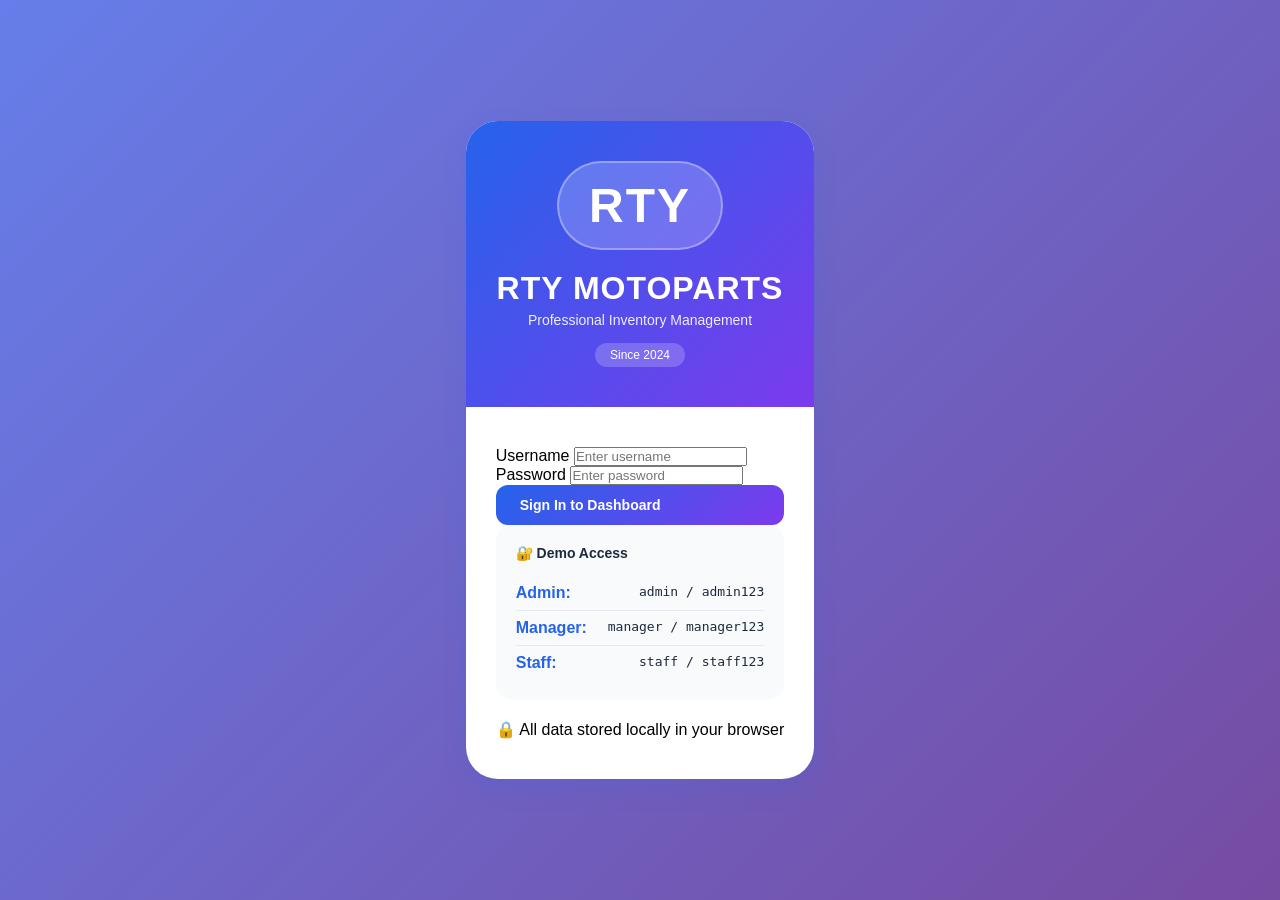
==== dashboard.html @ 5f0dde7f "Add files via upload" ====
<!DOCTYPE html>
<html lang="en">
<head>
    <meta charset="UTF-8">
    <meta name="viewport" content="width=device-width, initial-scale=1.0, maximum-scale=1.0, user-scalable=yes">
    <title>RTY MOTOPARTS · Dashboard</title>
    <link rel="stylesheet" href="style.css">
</head>
<body>
    <div class="app-container">
        <!-- Navigation -->
        <nav class="navbar">
            <div class="nav-brand">
                <div class="brand-logo">RTY</div>
                <span class="brand-name">MOTOPARTS</span>
                <span class="brand-version">v2.0</span>
            </div>
            
            <div class="nav-user" id="userMenu">
                <div class="user-avatar" id="userAvatar"></div>
                <div class="user-details">
                    <span class="user-name" id="displayName"></span>
                    <span class="user-role" id="userRole"></span>
                </div>
                <button onclick="logout()" class="btn-logout" title="Logout">
                    <span>🚪</span>
                </button>
            </div>
        </nav>

        <!-- Main Content -->
        <main class="main-content">
            <!-- Welcome Banner -->
            <div class="welcome-banner">
                <div class="welcome-text">
                    <h2>Welcome to RTY MOTOPARTS</h2>
                    <p id="inventoryDate"></p>
                </div>
                <div class="quick-actions">
                    <button onclick="showAddModal()" class="btn-primary">
                        <span class="btn-icon">+</span>
                        <span class="btn-text">New Part</span>
                    </button>
                    <button onclick="exportInventory()" class="btn-secondary">
                        <span class="btn-icon">📥</span>
                        <span class="btn-text">Export</span>
                    </button>
                    <button onclick="printInventory()" class="btn-secondary">
                        <span class="btn-icon">🖨️</span>
                        <span class="btn-text">Print</span>
                    </button>
                </div>
            </div>

            <!-- Empty State -->
            <div id="emptyState" class="empty-state">
                <div class="empty-icon">🏍️</div>
                <h3>RTY Inventory is Empty</h3>
                <p>Start building your motorcycle parts catalog</p>
                <button onclick="showAddModal()" class="btn-primary btn-large">
                    <span class="btn-icon">+</span>
                    Add Your First Part
                </button>
                <div class="empty-tips">
                    <p>💡 Quick tips:</p>
                    <ul>
                        <li>Add part details like SKU, name, and category</li>
                        <li>Set minimum stock levels for alerts</li>
                        <li>Track compatible motorcycle models</li>
                    </ul>
                </div>
            </div>

            <!-- Dashboard Content -->
            <div id="dashboardContent" style="display: none;">
                <!-- Stats Cards -->
                <div class="stats-grid">
                    <div class="stat-card">
                        <div class="stat-icon">📦</div>
                        <div class="stat-details">
                            <span class="stat-label">Total Parts</span>
                            <span class="stat-value" id="totalParts">0</span>
                        </div>
                    </div>
                    
                    <div class="stat-card">
                        <div class="stat-icon">⚠️</div>
                        <div class="stat-details">
                            <span class="stat-label">Low Stock</span>
                            <span class="stat-value warning" id="lowStockCount">0</span>
                        </div>
                    </div>
                    
                    <div class="stat-card">
                        <div class="stat-icon">💰</div>
                        <div class="stat-details">
                            <span class="stat-label">Inventory Value</span>
                            <span class="stat-value" id="totalValue">₱0</span>
                        </div>
                    </div>
                    
                    <div class="stat-card">
                        <div class="stat-icon">🏷️</div>
                        <div class="stat-details">
                            <span class="stat-label">Categories</span>
                            <span class="stat-value" id="categoryCount">0</span>
                        </div>
                    </div>
                </div>

                <!-- Search and Filter -->
                <div class="search-section">
                    <div class="search-wrapper">
                        <span class="search-icon">🔍</span>
                        <input type="text" id="searchInput" placeholder="Search by part name, SKU, or model..." onkeyup="filterInventory()">
                        <button onclick="clearSearch()" class="search-clear" id="clearSearch" style="display: none;">✕</button>
                    </div>
                    
                    <select id="categoryFilter" class="filter-select" onchange="filterInventory()">
                        <option value="">All Categories</option>
                        <option value="Engine">Engine Parts</option>
                        <option value="Brakes">Brake System</option>
                        <option value="Suspension">Suspension</option>
                        <option value="Electrical">Electrical</option>
                        <option value="Body">Body Parts</option>
                        <option value="Accessories">Accessories</option>
                        <option value="Tires">Tires & Wheels</option>
                        <option value="Transmission">Transmission</option>
                        <option value="Tools">Tools & Equipment</option>
                        <option value="Oil">Oils & Lubricants</option>
                    </select>
                </div>

                <!-- Low Stock Alert -->
                <div id="lowStockBanner" class="alert-banner" style="display: none;">
                    <div class="alert-icon">⚠️</div>
                    <div class="alert-message">
                        <strong>RTY Alert:</strong>
                        <span id="lowStockMessage"></span>
                    </div>
                    <button onclick="scrollToLowStock()" class="alert-action">View Items</button>
                </div>

                <!-- Desktop Table View -->
                <div class="table-container desktop-view">
                    <table class="inventory-table">
                        <thead>
                            <tr>
                                <th>SKU</th>
                                <th>Part Name</th>
                                <th>Category</th>
                                <th>Compatible Models</th>
                                <th>Stock</th>
                                <th>Price (₱)</th>
                                <th>Total Value</th>
                                <th>Status</th>
                                <th>Actions</th>
                            </tr>
                        </thead>
                        <tbody id="inventoryBody"></tbody>
                    </table>
                </div>

                <!-- Mobile Card View -->
                <div class="cards-container mobile-view" id="inventoryCards"></div>
            </div>
        </main>

        <!-- Footer -->
        <footer class="footer">
            <p>© 2024 RTY MOTOPARTS. All rights reserved.</p>
            <p class="footer-stats" id="footerStats"></p>
        </footer>
    </div>

    <!-- Add/Edit Modal -->
    <div id="itemModal" class="modal">
        <div class="modal-content">
            <div class="modal-header">
                <h2 id="modalTitle">Add New Part</h2>
                <button onclick="closeModal()" class="modal-close">&times;</button>
            </div>
            
            <form id="itemForm" onsubmit="saveItem(event)">
                <input type="hidden" id="itemId">
                
                <div class="form-grid">
                    <div class="form-group full-width">
                        <label>Part Name <span class="required">*</span></label>
                        <input type="text" id="partName" required placeholder="e.g., Brake Pad Set (Front)">
                    </div>
                    
                    <div class="form-group">
                        <label>SKU <span class="required">*</span></label>
                        <input type="text" id="sku" required placeholder="e.g., RTY-BP-001">
                    </div>
                    
                    <div class="form-group">
                        <label>Category <span class="required">*</span></label>
                        <select id="category" required>
                            <option value="">Select Category</option>
                            <option value="Engine">Engine Parts</option>
                            <option value="Brakes">Brake System</option>
                            <option value="Suspension">Suspension</option>
                            <option value="Electrical">Electrical</option>
                            <option value="Body">Body Parts</option>
                            <option value="Accessories">Accessories</option>
                            <option value="Tires">Tires & Wheels</option>
                            <option value="Transmission">Transmission</option>
                            <option value="Tools">Tools & Equipment</option>
                            <option value="Oil">Oils & Lubricants</option>
                        </select>
                    </div>
                    
                    <div class="form-group full-width">
                        <label>Compatible Motorcycle Models</label>
                        <input type="text" id="compatibleModels" placeholder="e.g., Honda Click 125, Yamaha Mio, Suzuki Raider">
                    </div>
                    
                    <div class="form-group">
                        <label>Quantity <span class="required">*</span></label>
                        <input type="number" id="quantity" required min="0" value="0">
                    </div>
                    
                    <div class="form-group">
                        <label>Price (₱) <span class="required">*</span></label>
                        <input type="number" id="price" required min="0" step="0.01" value="0.00">
                    </div>
                    
                    <div class="form-group">
                        <label>Supplier</label>
                        <input type="text" id="supplier" placeholder="Supplier name">
                    </div>
                    
                    <div class="form-group">
                        <label>Min Stock Level</label>
                        <input type="number" id="minStock" min="0" value="5">
                    </div>
                    
                    <div class="form-group full-width">
                        <label>Location/Rack</label>
                        <input type="text" id="location" placeholder="e.g., Aisle 3, Rack B-12">
                    </div>
                    
                    <div class="form-group full-width">
                        <label>Part Number (OEM)</label>
                        <input type="text" id="oemNumber" placeholder="e.g., 45105-KRN-831">
                    </div>
                    
                    <div class="form-group full-width">
                        <label>Notes / Description</label>
                        <textarea id="description" rows="3" placeholder="Additional details, specifications, special instructions..."></textarea>
                    </div>
                </div>
                
                <div class="modal-actions">
                    <button type="submit" class="btn-primary">Save Part</button>
                    <button type="button" onclick="closeModal()" class="btn-secondary">Cancel</button>
                </div>
            </form>
        </div>
    </div>

    <!-- Stock Adjustment Modal -->
    <div id="stockModal" class="modal">
        <div class="modal-content small">
            <div class="modal-header">
                <h2>Adjust Stock</h2>
                <button onclick="closeStockModal()" class="modal-close">&times;</button>
            </div>
            
            <div id="stockItemInfo" class="stock-info"></div>
            
            <div class="stock-controls">
                <div class="stock-quick-btns">
                    <button onclick="quickAdjust('subtract', 1)" class="stock-btn">-1</button>
                    <button onclick="quickAdjust('subtract', 5)" class="stock-btn">-5</button>
                    <button onclick="quickAdjust('subtract', 10)" class="stock-btn">-10</button>
                </div>
                
                <div class="stock-input-group">
                    <input type="number" id="customAdjustment" placeholder="Enter quantity" min="-999" max="999">
                    <button onclick="applyCustomAdjustment()" class="btn-primary">Apply</button>
                </div>
                
                <div class="stock-quick-btns">
                    <button onclick="quickAdjust('add', 1)" class="stock-btn">+1</button>
                    <button onclick="quickAdjust('add', 5)" class="stock-btn">+5</button>
                    <button onclick="quickAdjust('add', 10)" class="stock-btn">+10</button>
                </div>
            </div>
            
            <div class="current-stock">
                <span>Current Stock:</span>
                <strong id="currentStockDisplay">0</strong>
            </div>
            
            <div class="stock-history" id="stockHistory" style="display: none;">
                <h4>Recent Adjustments</h4>
                <div id="stockHistoryList"></div>
            </div>
        </div>
    </div>

    <!-- Confirmation Modal -->
    <div id="confirmModal" class="modal">
        <div class="modal-content small">
            <div class="modal-header">
                <h2>Confirm Action</h2>
                <button onclick="closeConfirmModal()" class="modal-close">&times;</button>
            </div>
            
            <div class="confirm-content">
                <p id="confirmMessage">Are you sure you want to delete this part?</p>
                <p id="confirmDetails" class="confirm-details"></p>
            </div>
            
            <div class="modal-actions">
                <button onclick="executeDelete()" class="btn-danger">Yes, Delete</button>
                <button onclick="closeConfirmModal()" class="btn-secondary">Cancel</button>
            </div>
        </div>
    </div>

    <!-- Toast Notification -->
    <div id="toast" class="toast"></div>

    <script src="script.js"></script>
</body>
</html>
---- style.css ----
/* ==================== RTY MOTOPARTS - MAIN STYLESHEET ==================== */

:root {
    --rty-primary: #2563eb;
    --rty-primary-dark: #1d4ed8;
    --rty-secondary: #7c3aed;
    --rty-accent: #10b981;
    --rty-warning: #f59e0b;
    --rty-danger: #ef4444;
    --rty-dark: #1e293b;
    --rty-light: #f8fafc;
    --rty-border: #e2e8f0;
    --rty-shadow: 0 1px 3px rgba(0,0,0,0.1);
    --rty-shadow-lg: 0 10px 25px rgba(37, 99, 235, 0.15);
}

* {
    margin: 0;
    padding: 0;
    box-sizing: border-box;
    font-family: 'Inter', -apple-system, BlinkMacSystemFont, 'Segoe UI', Roboto, sans-serif;
}

body {
    background: linear-gradient(135deg, #667eea 0%, #764ba2 100%);
    min-height: 100vh;
}

.app-container {
    max-width: 1400px;
    margin: 0 auto;
    padding: 20px;
}

/* ==================== LOGIN PAGE ==================== */

.login-page {
    display: flex;
    align-items: center;
    justify-content: center;
    min-height: 100vh;
}

.login-card {
    background: white;
    border-radius: 32px;
    box-shadow: var(--rty-shadow-lg);
    width: 100%;
    max-width: 460px;
    overflow: hidden;
    animation: slideUp 0.5s ease;
}

.login-brand {
    background: linear-gradient(135deg, var(--rty-primary) 0%, var(--rty-secondary) 100%);
    color: white;
    padding: 40px 30px;
    text-align: center;
    position: relative;
}

.rty-logo {
    font-size: 48px;
    font-weight: 800;
    letter-spacing: 2px;
    background: rgba(255,255,255,0.2);
    padding: 15px 30px;
    border-radius: 60px;
    display: inline-block;
    margin-bottom: 20px;
    border: 2px solid rgba(255,255,255,0.3);
}

.login-brand h1 {
    font-size: 32px;
    margin-bottom: 5px;
    letter-spacing: 1px;
}

.brand-tagline {
    opacity: 0.9;
    font-size: 14px;
    margin-bottom: 15px;
}

.brand-badge {
    background: rgba(255,255,255,0.2);
    padding: 5px 15px;
    border-radius: 30px;
    font-size: 12px;
    display: inline-block;
}

.login-form-container {
    padding: 40px 30px;
}

.credentials-box {
    background: var(--rty-light);
    border-radius: 16px;
    padding: 20px;
    margin-bottom: 20px;
}

.credentials-title {
    font-weight: 600;
    color: var(--rty-dark);
    margin-bottom: 15px;
    font-size: 14px;
}

.credential-row {
    display: flex;
    justify-content: space-between;
    padding: 8px 0;
    border-bottom: 1px solid var(--rty-border);
}

.credential-row:last-child {
    border-bottom: none;
}

.credential-row .role {
    font-weight: 600;
    color: var(--rty-primary);
}

.credential-row .details {
    color: var(--rty-dark);
    font-family: monospace;
}

/* ==================== NAVBAR ==================== */

.navbar {
    background: white;
    border-radius: 20px;
    padding: 15px 25px;
    margin-bottom: 25px;
    display: flex;
    justify-content: space-between;
    align-items: center;
    box-shadow: var(--rty-shadow);
}

.nav-brand {
    display: flex;
    align-items: center;
    gap: 10px;
}

.brand-logo {
    background: linear-gradient(135deg, var(--rty-primary) 0%, var(--rty-secondary) 100%);
    color: white;
    width: 40px;
    height: 40px;
    display: flex;
    align-items: center;
    justify-content: center;
    border-radius: 12px;
    font-weight: 800;
    font-size: 18px;
}

.brand-name {
    font-size: 20px;
    font-weight: 700;
    color: var(--rty-dark);
}

.brand-version {
    background: var(--rty-light);
    padding: 4px 8px;
    border-radius: 20px;
    font-size: 10px;
    color: var(--rty-primary);
    font-weight: 600;
}

.nav-user {
    display: flex;
    align-items: center;
    gap: 20px;
}

.user-avatar {
    width: 40px;
    height: 40px;
    background: linear-gradient(135deg, var(--rty-primary) 0%, var(--rty-secondary) 100%);
    color: white;
    border-radius: 40px;
    display: flex;
    align-items: center;
    justify-content: center;
    font-weight: 600;
    font-size: 18px;
}

.user-details {
    text-align: right;
}

.user-name {
    font-weight: 600;
    color: var(--rty-dark);
    display: block;
    font-size: 14px;
}

.user-role {
    font-size: 12px;
    color: var(--rty-primary);
    font-weight: 600;
}

/* ==================== WELCOME BANNER ==================== */

.welcome-banner {
    background: linear-gradient(135deg, var(--rty-primary) 0%, var(--rty-secondary) 100%);
    color: white;
    padding: 30px;
    border-radius: 20px;
    margin-bottom: 30px;
    display: flex;
    justify-content: space-between;
    align-items: center;
    flex-wrap: wrap;
    gap: 20px;
}

.welcome-text h2 {
    font-size: 24px;
    margin-bottom: 5px;
}

.welcome-text p {
    opacity: 0.9;
    font-size: 14px;
}

.quick-actions {
    display: flex;
    gap: 10px;
}

.btn-primary, .btn-secondary, .btn-danger {
    padding: 12px 24px;
    border: none;
    border-radius: 12px;
    font-size: 14px;
    font-weight: 600;
    cursor: pointer;
    transition: all 0.3s ease;
    display: inline-flex;
    align-items: center;
    gap: 8px;
}

.btn-primary {
    background: linear-gradient(135deg, var(--rty-primary) 0%, var(--rty-secondary) 100%);
    color: white;
}

.btn-primary:hover {
    transform: translateY(-2px);
    box-shadow: 0 10px 20px rgba(37, 99, 235, 0.3);
}

.btn-secondary {
    background: rgba(255,255,255,0.2);
    color: white;
    border: 2px solid rgba(255,255,255,0.3);
}

.btn-secondary:hover {
    background: rgba(255,255,255,0.3);
}

.btn-danger {
    background: var(--rty-danger);
    color: white;
}

.btn-danger:hover {
    background: #dc2626;
}

.btn-large {
    padding: 16px 32px;
    font-size: 16px;
}

.btn-full {
    width: 100%;
}

/* ==================== EMPTY STATE ==================== */

.empty-state {
    text-align: center;
    padding: 60px 20px;
    background: white;
    border-radius: 24px;
    box-shadow: var(--rty-shadow);
}

.empty-icon {
    font-size: 80px;
    margin-bottom: 20px;
    animation: bounce 2s infinite;
}

.empty-state h3 {
    font-size: 28px;
    color: var(--rty-dark);
    margin-bottom: 10px;
}

.empty-state p {
    color: #64748b;
    margin-bottom: 30px;
}

.empty-tips {
    margin-top: 40px;
    text-align: left;
    max-width: 400px;
    margin-left: auto;
    margin-right: auto;
    background: var(--rty-light);
    padding: 20px;
    border-radius: 16px;
}

.empty-tips p {
    font-weight: 600;
    color: var(--rty-dark);
    margin-bottom: 10px;
}

.empty-tips ul {
    list-style: none;
    padding-left: 0;
}

.empty-tips li {
    padding: 8px 0;
    color: #475569;
    font-size: 14px;
}

.empty-tips li:before {
    content: "•";
    color: var(--rty-primary);
    font-weight: bold;
    margin-right: 10px;
}

/* ==================== STATS GRID ==================== */

.stats-grid {
    display: grid;
    grid-template-columns: repeat(auto-fit, minmax(220px, 1fr));
    gap: 20px;
    margin-bottom: 30px;
}

.stat-card {
    background: white;
    padding: 25px;
    border-radius: 20px;
    box-shadow: var(--rty-shadow);
    display: flex;
    align-items: center;
    gap: 15px;
    transition: transform 0.3s ease;
}

.stat-card:hover {
    transform: translateY(-5px);
    box-shadow: var(--rty-shadow-lg);
}

.stat-icon {
    font-size: 36px;
    background: var(--rty-light);
    width: 70px;
    height: 70px;
    display: flex;
    align-items: center;
    justify-content: center;
    border-radius: 18px;
}

.stat-details {
    flex: 1;
}

.stat-label {
    color: #64748b;
    font-size: 14px;
    display: block;
    margin-bottom: 5px;
}

.stat-value {
    font-size: 32px;
    font-weight: 700;
    color: var(--rty-dark);
    transition: transform 0.15s ease;
}

.stat-value.warning {
    color: var(--rty-warning);
}

/* ==================== SEARCH SECTION ==================== */

.search-section {
    display: flex;
    gap: 15px;
    margin-bottom: 20px;
    flex-wrap: wrap;
}

.search-wrapper {
    flex: 1;
    position: relative;
    min-width: 280px;
}

.search-icon {
    position: absolute;
    left: 15px;
    top: 50%;
    transform: translateY(-50%);
    color: #94a3b8;
}

.search-wrapper input {
    width: 100%;
    padding: 15px 15px 15px 45px;
    border: 2px solid var(--rty-border);
    border-radius: 16px;
    font-size: 15px;
    transition: all 0.3s ease;
}

.search-wrapper input:focus {
    outline: none;
    border-color: var(--rty-primary);
    box-shadow: 0 0 0 4px rgba(37, 99, 235, 0.1);
}

.search-clear {
    position: absolute;
    right: 15px;
    top: 50%;
    transform: translateY(-50%);
    background: none;
    border: none;
    color: #94a3b8;
    cursor: pointer;
    font-size: 16px;
    padding: 5px;
}

.search-clear:hover {
    color: var(--rty-danger);
}

.filter-select {
    padding: 15px 20px;
    border: 2px solid var(--rty-border);
    border-radius: 16px;
    font-size: 15px;
    min-width: 200px;
    background: white;
    cursor: pointer;
}

/* ==================== ALERT BANNER ==================== */

.alert-banner {
    background: #fef3c7;
    border-left: 5px solid var(--rty-warning);
    padding: 15px 20px;
    border-radius: 16px;
    margin-bottom: 20px;
    display: flex;
    align-items: center;
    gap: 15px;
    flex-wrap: wrap;
    animation: pulse 2s infinite;
}

.alert-icon {
    font-size: 24px;
}

.alert-message {
    flex: 1;
    color: #92400e;
}

.alert-message strong {
    margin-right: 5px;
}

.alert-action {
    background: var(--rty-warning);
    color: white;
    border: none;
    padding: 10px 20px;
    border-radius: 12px;
    cursor: pointer;
    font-weight: 600;
    transition: all 0.3s ease;
}

.alert-action:hover {
    background: #d97706;
    transform: translateY(-2px);
}

/* ==================== INVENTORY TABLE ==================== */

.table-container {
    background: white;
    border-radius: 20px;
    overflow: hidden;
    box-shadow: var(--rty-shadow);
}

.inventory-table {
    width: 100%;
    border-collapse: collapse;
}

.inventory-table th {
    background: var(--rty-light);
    padding: 16px;
    text-align: left;
    font-weight: 600;
    color: var(--rty-dark);
    font-size: 13px;
    text-transform: uppercase;
    letter-spacing: 0.5px;
}

.inventory-table td {
    padding: 16px;
    border-bottom: 1px solid var(--rty-border);
    vertical-align: middle;
}

.inventory-table tbody tr:hover {
    background: #f1f5f9;
}

.sku-badge {
    background: var(--rty-primary);
    color: white;
    padding: 4px 8px;
    border-radius: 8px;
    font-size: 11px;
    font-weight: 600;
    letter-spacing: 0.5px;
}

.category-tag {
    background: var(--rty-light);
    padding: 4px 12px;
    border-radius: 30px;
    font-size: 12px;
    font-weight: 600;
    color: var(--rty-primary);
}

.stock-cell {
    font-weight: 600;
}

.stock-cell.low {
    color: var(--rty-warning);
}

.stock-cell.out {
    color: var(--rty-danger);
}

.stock-number {
    font-size: 16px;
}

.location {
    color: #64748b;
    font-weight: normal;
}

.oem {
    color: #64748b;
    font-size: 11px;
}

.status-badge {
    padding: 4px 12px;
    border-radius: 30px;
    font-size: 12px;
    font-weight: 600;
    display: inline-block;
}

.status-badge.good {
    background: #d1fae5;
    color: #065f46;
}

.status-badge.low {
    background: #fed7aa;
    color: #92400e;
}

.status-badge.out {
    background: #fee2e2;
    color: #991b1b;
}

/* ==================== MOBILE CARDS ==================== */

.inventory-card {
    background: white;
    border-radius: 20px;
    padding: 20px;
    margin-bottom: 15px;
    box-shadow: var(--rty-shadow);
    border: 1px solid var(--rty-border);
}

.card-header {
    display: flex;
    justify-content: space-between;
    align-items: start;
    margin-bottom: 15px;
    padding-bottom: 15px;
    border-bottom: 2px solid var(--rty-light);
}

.card-sku {
    background: var(--rty-primary);
    color: white;
    padding: 4px 10px;
    border-radius: 8px;
    font-size: 11px;
    font-weight: 600;
    display: inline-block;
    margin-bottom: 8px;
}

.card-title {
    font-size: 18px;
    font-weight: 600;
    color: var(--rty-dark);
    margin-bottom: 4px;
}

.card-oem {
    font-size: 11px;
    color: #64748b;
}

.card-details {
    margin-bottom: 20px;
}

.detail-row {
    display: flex;
    justify-content: space-between;
    padding: 8px 0;
    border-bottom: 1px dashed var(--rty-border);
}

.detail-label {
    color: #64748b;
    font-size: 14px;
}

.detail-value {
    font-weight: 500;
    color: var(--rty-dark);
    text-align: right;
}

.stock-value.low {
    color: var(--rty-warning);
}

.stock-value.out {
    color: var(--rty-danger);
}

.card-actions {
    display: grid;
    grid-template-columns: 1fr 1fr 1fr;
    gap: 10px;
    margin-top: 15px;
}

.card-btn {
    padding: 12px;
    border: none;
    border-radius: 12px;
    font-size: 14px;
    font-weight: 600;
    cursor: pointer;
    transition: all 0.3s ease;
}

.card-btn.edit {
    background: var(--rty-primary);
    color: white;
}

.card-btn.stock {
    background: var(--rty-warning);
    color: white;
}

.card-btn.delete {
    background: var(--rty-danger);
    color: white;
}

/* ==================== MODALS ==================== */

.modal {
    display: none;
    position: fixed;
    top: 0;
    left: 0;
    width: 100%;
    height: 100%;
    background: rgba(0,0,0,0.5);
    align-items: center;
    justify-content: center;
    z-index: 1000;
    backdrop-filter: blur(5px);
}

.modal-content {
    background: white;
    border-radius: 32px;
    width: 90%;
    max-width: 700px;
    max-height: 90vh;
    overflow-y: auto;
    box-shadow: var(--rty-shadow-lg);
    animation: slideDown 0.3s ease;
}

.modal-content.small {
    max-width: 450px;
}

.modal-header {
    padding: 25px 30px;
    border-bottom: 2px solid var(--rty-light);
    display: flex;
    justify-content: space-between;
    align-items: center;
    position: sticky;
    top: 0;
    background: white;
    z-index: 10;
}

.modal-header h2 {
    font-size: 22px;
    color: var(--rty-dark);
    font-weight: 700;
}

.modal-close {
    background: none;
    border: none;
    font-size: 28px;
    cursor: pointer;
    color: #94a3b8;
    transition: color 0.3s ease;
    line-height: 1;
}

.modal-close:hover {
    color: var(--rty-danger);
}

.modal-content form {
    padding: 30px;
}

.form-grid {
    display: grid;
    grid-template-columns: 1fr 1fr;
    gap: 20px;
    margin-bottom: 25px;
}

.form-group {
    margin-bottom: 5px;
}

.form-group.full-width {
    grid-column: span 2;
}

.form-group label {
    display: block;
    margin-bottom: 8px;
    font-weight: 600;
    color: var(--rty-dark);
    font-size: 14px;
}

.form-group input,
.form-group select,
.form-group textarea {
    width: 100%;
    padding: 14px 16px;
    border: 2px solid var(--rty-border);
    border-radius: 14px;
    font-size: 14px;
    transition: border-color 0.3s ease;
    background: white;
}

.form-group input:focus,
.form-group select:focus,
.form-group textarea:focus {
    outline: none;
    border-color: var(--rty-primary);
    box-shadow: 0 0 0 4px rgba(37, 99, 235, 0.1);
}

.required {
    color: var(--rty-danger);
}

.modal-actions {
    display: flex;
    gap: 15px;
    margin-top: 25px;
    grid-column: span 2;
}

.modal-actions button {
    flex: 1;
}

/* ==================== STOCK MODAL ==================== */

.stock-info {
    padding: 20px 30px;
    background: var(--rty-light);
    border-radius: 16px;
    margin: 0 30px 20px 30px;
    text-align: center;
}

.stock-info strong {
    font-size: 18px;
    color: var(--rty-dark);
}

.stock-controls {
    padding: 0 30px 20px 30px;
}

.stock-quick-btns {
    display: flex;
    gap: 10px;
    justify-content: center;
    margin: 15px 0;
}

.stock-btn {
    padding: 15px 20px;
    border: 2px solid var(--rty-border);
    background: white;
    border-radius: 14px;
    font-weight: 600;
    cursor: pointer;
    transition: all 0.3s ease;
    min-width: 80px;
    font-size: 16px;
}

.stock-btn:hover {
    background: var(--rty-primary);
    color: white;
    border-color: var(--rty-primary);
}

.stock-input-group {
    display: flex;
    gap: 10px;
    margin: 20px 0;
}

.stock-input-group input {
    flex: 1;
    padding: 15px;
    border: 2px solid var(--rty-border);
    border-radius: 14px;
    font-size: 16px;
}

.current-stock {
    padding: 20px 30px 25px 30px;
    text-align: center;
    border-top: 2px solid var(--rty-light);
    font-size: 18px;
}

.current-stock strong {
    color: var(--rty-primary);
    font-size: 28px;
    margin-left: 10px;
}

/* ==================== FOOTER ==================== */

.footer {
    margin-top: 30px;
    padding: 20px;
    text-align: center;
    color: white;
    opacity: 0.8;
    font-size: 13px;
}

.footer-stats {
    margin-top: 5px;
    font-size: 12px;
}

/* ==================== TOAST NOTIFICATION ==================== */

.toast {
    position: fixed;
    bottom: 30px;
    right: 30px;
    background: var(--rty-dark);
    color: white;
    padding: 16px 24px;
    border-radius: 16px;
    box-shadow: var(--rty-shadow-lg);
    display: none;
    animation: slideIn 0.3s ease;
    z-index: 2000;
    max-width: 350px;
}

.toast.success {
    background: var(--rty-accent);
}

.toast.error {
    background: var(--rty-danger);
}

.toast.info {
    background: var(--rty-primary);
}

/* ==================== ANIMATIONS ==================== */

@keyframes slideUp {
    from {
        opacity: 0;
        transform: translateY(30px);
    }
    to {
        opacity: 1;
        transform: translateY(0);
    }
}

@keyframes slideDown {
    from {
        opacity: 0;
        transform: translateY(-30px);
    }
    to {
        opacity: 1;
        transform: translateY(0);
    }
}

@keyframes slideIn {
    from {
        transform: translateX(100%);
        opacity: 0;
    }
    to {
        transform: translateX(0);
        opacity: 1;
    }
}

@keyframes bounce {
    0%, 100% {
        transform: translateY(0);
    }
    50% {
        transform: translateY(-10px);
    }
}

/* ==================== RESPONSIVE DESIGN ==================== */

@media (max-width: 1024px) {
    .stats-grid {
        grid-template-columns: repeat(2, 1fr);
    }
}

@media (max-width: 768px) {
    .app-container {
        padding: 10px;
    }
    
    .navbar {
        padding: 12px 15px;
    }
    
    .brand-name, .brand-version {
        display: none;
    }
    
    .user-details {
        display: none;
    }
    
    .welcome-banner {
        flex-direction: column;
        text-align: center;
    }
    
    .quick-actions {
        width: 100%;
        flex-direction: column;
    }
    
    .quick-actions button {
        width: 100%;
        justify-content: center;
    }
    
    .desktop-view {
        display: none;
    }
    
    .mobile-view {
        display: block;
    }
    
    .stats-grid {
        grid-template-columns: 1fr;
        gap: 10px;
    }
    
    .stat-card {
        padding: 15px;
    }
    
    .stat-icon {
        width: 50px;
        height: 50px;
        font-size: 24px;
    }
    
    .stat-value {
        font-size: 24px;
    }
    
    .search-section {
        flex-direction: column;
    }
    
    .filter-select {
        width: 100%;
    }
    
    .modal-content {
        width: 95%;
        margin: 10px;
    }
    
    .form-grid {
        grid-template-columns: 1fr;
    }
    
    .form-group.full-width {
        grid-column: span 1;
    }
    
    .modal-actions {
        flex-direction: column;
    }
    
    .toast {
        left: 20px;
        right: 20px;
        bottom: 20px;
        text-align: center;
    }
    
    .stock-quick-btns {
        flex-wrap: wrap;
    }
    
    .stock-btn {
        flex: 1;
        min-width: 60px;
        padding: 12px;
    }
}

@media (max-width: 480px) {
    .login-card {
        margin: 10px;
    }
    
    .login-brand {
        padding: 30px 20px;
    }
    
    .rty-logo {
        font-size: 36px;
        padding: 10px 20px;
    }
    
    .login-form-container {
        padding: 30px 20px;
    }
    
    .credential-row {
        flex-direction: column;
        gap: 5px;
    }
    
    .empty-icon {
        font-size: 60px;
    }
    
    .empty-state h3 {
        font-size: 22px;
    }
    
    .card-actions {
        grid-template-columns: 1fr;
    }
    
    .modal-header h2 {
        font-size: 18px;
    }
    
    .stock-input-group {
        flex-direction: column;
    }
}

/* Print Styles */
@media print {
    .navbar, .quick-actions, .search-section, .alert-banner, .actions, .card-actions, .footer {
        display: none !important;
    }
    
    .inventory-table {
        box-shadow: none;
    }
    
    .inventory-table th {
        background: #f0f0f0 !important;
        color: black !important;
    }
    
    body {
        background: white;
    }
    
    .app-container {
        padding: 0;
    }
    
    .welcome-banner {
        background: none;
        color: black;
        padding: 20px 0;
    }
}
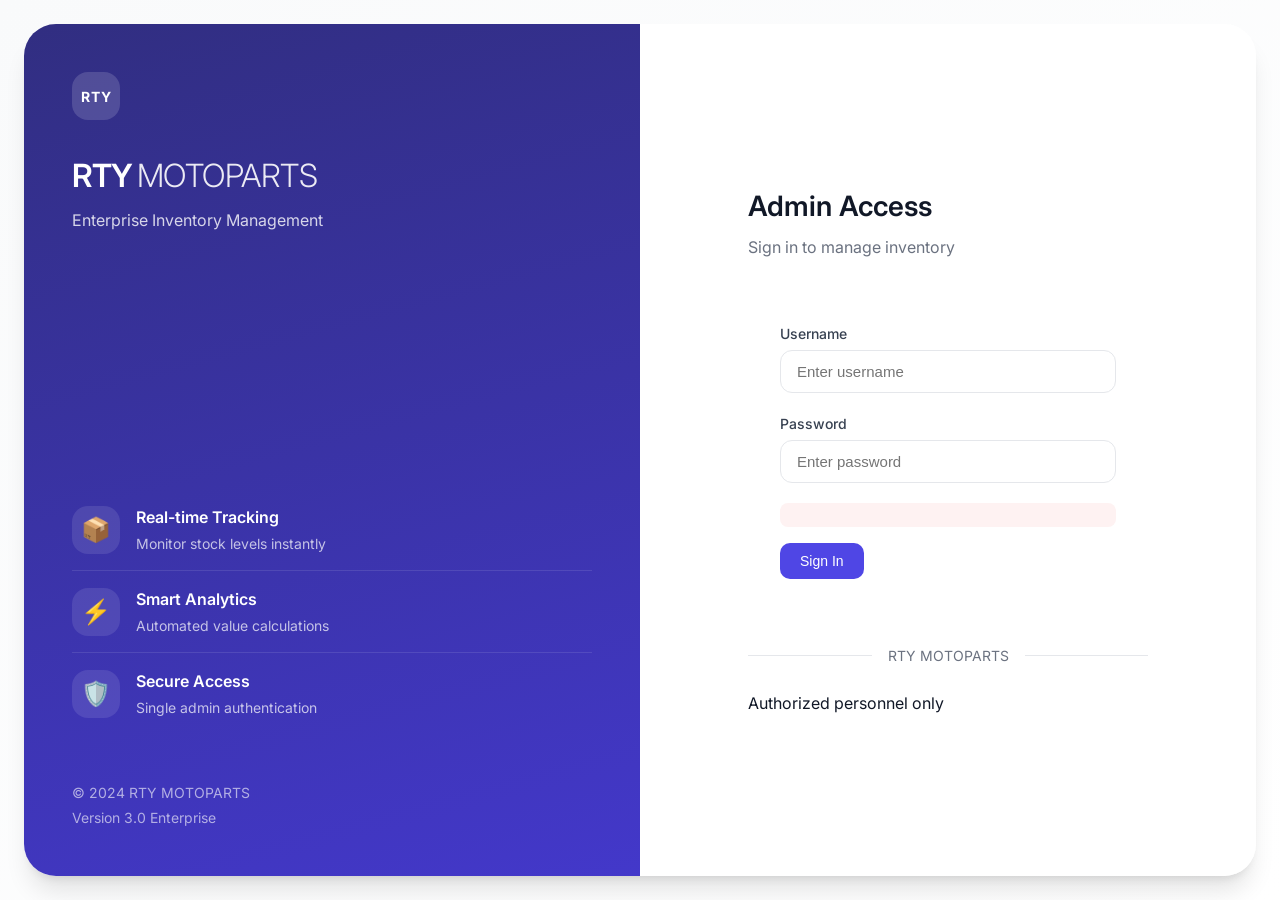
==== commit ba7e5a1a: "Update dashboard.html" ====
--- a/dashboard.html
+++ b/dashboard.html
@@ -2,118 +2,135 @@
 <html lang="en">
 <head>
     <meta charset="UTF-8">
-    <meta name="viewport" content="width=device-width, initial-scale=1.0, maximum-scale=1.0, user-scalable=yes">
+    <meta name="viewport" content="width=device-width, initial-scale=1.0">
     <title>RTY MOTOPARTS · Dashboard</title>
+    <link rel="preconnect" href="https://fonts.googleapis.com">
+    <link rel="preconnect" href="https://fonts.gstatic.com" crossorigin>
+    <link href="https://fonts.googleapis.com/css2?family=Inter:ital,opsz,wght@0,14..32,100..900;1,14..32,100..900&display=swap" rel="stylesheet">
     <link rel="stylesheet" href="style.css">
 </head>
 <body>
-    <div class="app-container">
-        <!-- Navigation -->
-        <nav class="navbar">
-            <div class="nav-brand">
-                <div class="brand-logo">RTY</div>
-                <span class="brand-name">MOTOPARTS</span>
-                <span class="brand-version">v2.0</span>
-            </div>
-            
-            <div class="nav-user" id="userMenu">
-                <div class="user-avatar" id="userAvatar"></div>
-                <div class="user-details">
-                    <span class="user-name" id="displayName"></span>
-                    <span class="user-role" id="userRole"></span>
-                </div>
-                <button onclick="logout()" class="btn-logout" title="Logout">
-                    <span>🚪</span>
-                </button>
-            </div>
-        </nav>
+    <div class="app">
+        <!-- Top Navigation -->
+        <header class="header">
+            <div class="header-left">
+                <div class="logo">
+                    <span class="logo-mark">RTY</span>
+                    <span class="logo-text">MOTOPARTS</span>
+                </div>
+                <span class="header-badge">Enterprise v3.0</span>
+            </div>
+            
+            <div class="header-right">
+                <div class="user-menu">
+                    <div class="user-info">
+                        <span class="user-name" id="displayName"></span>
+                        <span class="user-role">Administrator</span>
+                    </div>
+                    <div class="user-avatar" id="userAvatar"></div>
+                    <button onclick="logout()" class="btn-icon" title="Sign out">
+                        <svg width="20" height="20" viewBox="0 0 24 24" fill="none" stroke="currentColor" stroke-width="2">
+                            <path d="M9 21H5a2 2 0 0 1-2-2V5a2 2 0 0 1 2-2h4"></path>
+                            <polyline points="16 17 21 12 16 7"></polyline>
+                            <line x1="21" y1="12" x2="9" y2="12"></line>
+                        </svg>
+                    </button>
+                </div>
+            </div>
+        </header>
 
         <!-- Main Content -->
-        <main class="main-content">
-            <!-- Welcome Banner -->
-            <div class="welcome-banner">
-                <div class="welcome-text">
-                    <h2>Welcome to RTY MOTOPARTS</h2>
-                    <p id="inventoryDate"></p>
-                </div>
-                <div class="quick-actions">
+        <main class="main">
+            <!-- Page Header -->
+            <div class="page-header">
+                <div>
+                    <h1 class="page-title">Inventory Dashboard</h1>
+                    <p class="page-subtitle" id="inventoryDate"></p>
+                </div>
+                <div class="page-actions">
                     <button onclick="showAddModal()" class="btn-primary">
-                        <span class="btn-icon">+</span>
-                        <span class="btn-text">New Part</span>
+                        <svg width="20" height="20" viewBox="0 0 24 24" fill="none" stroke="currentColor" stroke-width="2">
+                            <line x1="12" y1="5" x2="12" y2="19"></line>
+                            <line x1="5" y1="12" x2="19" y2="12"></line>
+                        </svg>
+                        New Part
                     </button>
                     <button onclick="exportInventory()" class="btn-secondary">
-                        <span class="btn-icon">📥</span>
-                        <span class="btn-text">Export</span>
-                    </button>
-                    <button onclick="printInventory()" class="btn-secondary">
-                        <span class="btn-icon">🖨️</span>
-                        <span class="btn-text">Print</span>
+                        <svg width="20" height="20" viewBox="0 0 24 24" fill="none" stroke="currentColor" stroke-width="2">
+                            <path d="M21 15v4a2 2 0 0 1-2 2H5a2 2 0 0 1-2-2v-4"></path>
+                            <polyline points="7 10 12 15 17 10"></polyline>
+                            <line x1="12" y1="15" x2="12" y2="3"></line>
+                        </svg>
+                        Export
                     </button>
                 </div>
             </div>
 
             <!-- Empty State -->
             <div id="emptyState" class="empty-state">
-                <div class="empty-icon">🏍️</div>
-                <h3>RTY Inventory is Empty</h3>
-                <p>Start building your motorcycle parts catalog</p>
-                <button onclick="showAddModal()" class="btn-primary btn-large">
-                    <span class="btn-icon">+</span>
-                    Add Your First Part
+                <div class="empty-state-icon">
+                    <svg width="64" height="64" viewBox="0 0 24 24" fill="none" stroke="currentColor" stroke-width="1.5">
+                        <rect x="2" y="7" width="20" height="14" rx="2" ry="2"></rect>
+                        <path d="M16 21V5a2 2 0 0 0-2-2h-4a2 2 0 0 0-2 2v16"></path>
+                    </svg>
+                </div>
+                <h3>No parts in inventory</h3>
+                <p>Start by adding your first motorcycle part</p>
+                <button onclick="showAddModal()" class="btn-primary">
+                    <svg width="20" height="20" viewBox="0 0 24 24" fill="none" stroke="currentColor" stroke-width="2">
+                        <line x1="12" y1="5" x2="12" y2="19"></line>
+                        <line x1="5" y1="12" x2="19" y2="12"></line>
+                    </svg>
+                    Add First Part
                 </button>
-                <div class="empty-tips">
-                    <p>💡 Quick tips:</p>
-                    <ul>
-                        <li>Add part details like SKU, name, and category</li>
-                        <li>Set minimum stock levels for alerts</li>
-                        <li>Track compatible motorcycle models</li>
-                    </ul>
-                </div>
             </div>
 
             <!-- Dashboard Content -->
             <div id="dashboardContent" style="display: none;">
-                <!-- Stats Cards -->
-                <div class="stats-grid">
-                    <div class="stat-card">
-                        <div class="stat-icon">📦</div>
-                        <div class="stat-details">
-                            <span class="stat-label">Total Parts</span>
-                            <span class="stat-value" id="totalParts">0</span>
-                        </div>
-                    </div>
-                    
-                    <div class="stat-card">
-                        <div class="stat-icon">⚠️</div>
-                        <div class="stat-details">
-                            <span class="stat-label">Low Stock</span>
-                            <span class="stat-value warning" id="lowStockCount">0</span>
-                        </div>
-                    </div>
-                    
-                    <div class="stat-card">
-                        <div class="stat-icon">💰</div>
-                        <div class="stat-details">
-                            <span class="stat-label">Inventory Value</span>
-                            <span class="stat-value" id="totalValue">₱0</span>
-                        </div>
-                    </div>
-                    
-                    <div class="stat-card">
-                        <div class="stat-icon">🏷️</div>
-                        <div class="stat-details">
-                            <span class="stat-label">Categories</span>
-                            <span class="stat-value" id="categoryCount">0</span>
-                        </div>
-                    </div>
-                </div>
-
-                <!-- Search and Filter -->
+                <!-- KPI Cards -->
+                <div class="kpi-grid">
+                    <div class="kpi-card">
+                        <div class="kpi-icon">📦</div>
+                        <div class="kpi-content">
+                            <span class="kpi-label">Total Parts</span>
+                            <span class="kpi-value" id="totalParts">0</span>
+                        </div>
+                    </div>
+                    
+                    <div class="kpi-card warning">
+                        <div class="kpi-icon">⚠️</div>
+                        <div class="kpi-content">
+                            <span class="kpi-label">Low Stock</span>
+                            <span class="kpi-value" id="lowStockCount">0</span>
+                        </div>
+                    </div>
+                    
+                    <div class="kpi-card">
+                        <div class="kpi-icon">💰</div>
+                        <div class="kpi-content">
+                            <span class="kpi-label">Inventory Value</span>
+                            <span class="kpi-value" id="totalValue">₱0</span>
+                        </div>
+                    </div>
+                    
+                    <div class="kpi-card">
+                        <div class="kpi-icon">🏷️</div>
+                        <div class="kpi-content">
+                            <span class="kpi-label">Categories</span>
+                            <span class="kpi-value" id="categoryCount">0</span>
+                        </div>
+                    </div>
+                </div>
+
+                <!-- Search & Filter -->
                 <div class="search-section">
                     <div class="search-wrapper">
-                        <span class="search-icon">🔍</span>
-                        <input type="text" id="searchInput" placeholder="Search by part name, SKU, or model..." onkeyup="filterInventory()">
-                        <button onclick="clearSearch()" class="search-clear" id="clearSearch" style="display: none;">✕</button>
+                        <svg class="search-icon" width="20" height="20" viewBox="0 0 24 24" fill="none" stroke="currentColor" stroke-width="2">
+                            <circle cx="11" cy="11" r="8"></circle>
+                            <line x1="21" y1="21" x2="16.65" y2="16.65"></line>
+                        </svg>
+                        <input type="text" id="searchInput" placeholder="Search by part name or model..." onkeyup="filterInventory()">
+                        <button onclick="clearSearch()" class="search-clear" id="clearSearch">✕</button>
                     </div>
                     
                     <select id="categoryFilter" class="filter-select" onchange="filterInventory()">
@@ -121,13 +138,11 @@
                         <option value="Engine">Engine Parts</option>
                         <option value="Brakes">Brake System</option>
                         <option value="Suspension">Suspension</option>
+                        <option value="Wheels">Wheels & Tires</option>
                         <option value="Electrical">Electrical</option>
                         <option value="Body">Body Parts</option>
                         <option value="Accessories">Accessories</option>
-                        <option value="Tires">Tires & Wheels</option>
                         <option value="Transmission">Transmission</option>
-                        <option value="Tools">Tools & Equipment</option>
-                        <option value="Oil">Oils & Lubricants</option>
                     </select>
                 </div>
 
@@ -135,42 +150,32 @@
                 <div id="lowStockBanner" class="alert-banner" style="display: none;">
                     <div class="alert-icon">⚠️</div>
                     <div class="alert-message">
-                        <strong>RTY Alert:</strong>
+                        <strong>Low Stock Alert:</strong>
                         <span id="lowStockMessage"></span>
                     </div>
-                    <button onclick="scrollToLowStock()" class="alert-action">View Items</button>
-                </div>
-
-                <!-- Desktop Table View -->
-                <div class="table-container desktop-view">
-                    <table class="inventory-table">
+                    <button onclick="scrollToLowStock()" class="alert-action">Review</button>
+                </div>
+
+                <!-- Table View -->
+                <div class="table-container">
+                    <table class="data-table">
                         <thead>
                             <tr>
-                                <th>SKU</th>
                                 <th>Part Name</th>
                                 <th>Category</th>
-                                <th>Compatible Models</th>
+                                <th>Models</th>
                                 <th>Stock</th>
                                 <th>Price (₱)</th>
                                 <th>Total Value</th>
                                 <th>Status</th>
-                                <th>Actions</th>
+                                <th></th>
                             </tr>
                         </thead>
                         <tbody id="inventoryBody"></tbody>
                     </table>
                 </div>
-
-                <!-- Mobile Card View -->
-                <div class="cards-container mobile-view" id="inventoryCards"></div>
             </div>
         </main>
-
-        <!-- Footer -->
-        <footer class="footer">
-            <p>© 2024 RTY MOTOPARTS. All rights reserved.</p>
-            <p class="footer-stats" id="footerStats"></p>
-        </footer>
     </div>
 
     <!-- Add/Edit Modal -->
@@ -178,84 +183,85 @@
         <div class="modal-content">
             <div class="modal-header">
                 <h2 id="modalTitle">Add New Part</h2>
-                <button onclick="closeModal()" class="modal-close">&times;</button>
+                <button onclick="closeModal()" class="modal-close">✕</button>
             </div>
             
             <form id="itemForm" onsubmit="saveItem(event)">
                 <input type="hidden" id="itemId">
                 
-                <div class="form-grid">
-                    <div class="form-group full-width">
-                        <label>Part Name <span class="required">*</span></label>
-                        <input type="text" id="partName" required placeholder="e.g., Brake Pad Set (Front)">
-                    </div>
-                    
-                    <div class="form-group">
-                        <label>SKU <span class="required">*</span></label>
-                        <input type="text" id="sku" required placeholder="e.g., RTY-BP-001">
-                    </div>
-                    
-                    <div class="form-group">
-                        <label>Category <span class="required">*</span></label>
-                        <select id="category" required>
-                            <option value="">Select Category</option>
-                            <option value="Engine">Engine Parts</option>
-                            <option value="Brakes">Brake System</option>
-                            <option value="Suspension">Suspension</option>
-                            <option value="Electrical">Electrical</option>
-                            <option value="Body">Body Parts</option>
-                            <option value="Accessories">Accessories</option>
-                            <option value="Tires">Tires & Wheels</option>
-                            <option value="Transmission">Transmission</option>
-                            <option value="Tools">Tools & Equipment</option>
-                            <option value="Oil">Oils & Lubricants</option>
-                        </select>
-                    </div>
-                    
-                    <div class="form-group full-width">
-                        <label>Compatible Motorcycle Models</label>
-                        <input type="text" id="compatibleModels" placeholder="e.g., Honda Click 125, Yamaha Mio, Suzuki Raider">
-                    </div>
-                    
-                    <div class="form-group">
-                        <label>Quantity <span class="required">*</span></label>
-                        <input type="number" id="quantity" required min="0" value="0">
-                    </div>
-                    
-                    <div class="form-group">
-                        <label>Price (₱) <span class="required">*</span></label>
-                        <input type="number" id="price" required min="0" step="0.01" value="0.00">
-                    </div>
-                    
-                    <div class="form-group">
-                        <label>Supplier</label>
-                        <input type="text" id="supplier" placeholder="Supplier name">
-                    </div>
-                    
-                    <div class="form-group">
-                        <label>Min Stock Level</label>
-                        <input type="number" id="minStock" min="0" value="5">
-                    </div>
-                    
-                    <div class="form-group full-width">
-                        <label>Location/Rack</label>
-                        <input type="text" id="location" placeholder="e.g., Aisle 3, Rack B-12">
-                    </div>
-                    
-                    <div class="form-group full-width">
-                        <label>Part Number (OEM)</label>
-                        <input type="text" id="oemNumber" placeholder="e.g., 45105-KRN-831">
-                    </div>
-                    
-                    <div class="form-group full-width">
-                        <label>Notes / Description</label>
-                        <textarea id="description" rows="3" placeholder="Additional details, specifications, special instructions..."></textarea>
+                <div class="form-layout">
+                    <div class="form-section">
+                        <h3>Basic Information</h3>
+                        
+                        <div class="form-group">
+                            <label>Part Name <span class="required">*</span></label>
+                            <input type="text" id="partName" required placeholder="e.g., Brake Pad Set">
+                        </div>
+                        
+                        <div class="form-row">
+                            <div class="form-group">
+                                <label>Category <span class="required">*</span></label>
+                                <select id="category" required>
+                                    <option value="">Select</option>
+                                    <option value="Engine">Engine Parts</option>
+                                    <option value="Brakes">Brake System</option>
+                                    <option value="Suspension">Suspension</option>
+                                    <option value="Wheels">Wheels & Tires</option>
+                                    <option value="Electrical">Electrical</option>
+                                    <option value="Body">Body Parts</option>
+                                    <option value="Accessories">Accessories</option>
+                                    <option value="Transmission">Transmission</option>
+                                </select>
+                            </div>
+                            
+                            <div class="form-group">
+                                <label>Location</label>
+                                <input type="text" id="location" placeholder="Aisle-Rack">
+                            </div>
+                        </div>
+                        
+                        <div class="form-group">
+                            <label>Compatible Models</label>
+                            <input type="text" id="compatibleModels" placeholder="e.g., Honda Click, Yamaha Mio">
+                        </div>
+                    </div>
+                    
+                    <div class="form-section">
+                        <h3>Stock & Pricing</h3>
+                        <div class="form-row">
+                            <div class="form-group">
+                                <label>Quantity <span class="required">*</span></label>
+                                <input type="number" id="quantity" required min="0" value="0">
+                            </div>
+                            
+                            <div class="form-group">
+                                <label>Price (₱) <span class="required">*</span></label>
+                                <input type="number" id="price" required min="0" step="0.01" value="0.00">
+                            </div>
+                        </div>
+                        
+                        <div class="form-row">
+                            <div class="form-group">
+                                <label>Min Stock Level</label>
+                                <input type="number" id="minStock" min="0" value="5">
+                            </div>
+                            
+                            <div class="form-group">
+                                <label>Supplier</label>
+                                <input type="text" id="supplier" placeholder="Supplier name">
+                            </div>
+                        </div>
+                        
+                        <div class="form-group">
+                            <label>OEM Number</label>
+                            <input type="text" id="oemNumber" placeholder="Original part number">
+                        </div>
                     </div>
                 </div>
                 
-                <div class="modal-actions">
+                <div class="form-actions">
                     <button type="submit" class="btn-primary">Save Part</button>
-                    <button type="button" onclick="closeModal()" class="btn-secondary">Cancel</button>
+                    <button type="button" onclick="closeModal()" class="btn-text">Cancel</button>
                 </div>
             </form>
         </div>
@@ -263,68 +269,62 @@
 
     <!-- Stock Adjustment Modal -->
     <div id="stockModal" class="modal">
-        <div class="modal-content small">
+        <div class="modal-content compact">
             <div class="modal-header">
                 <h2>Adjust Stock</h2>
-                <button onclick="closeStockModal()" class="modal-close">&times;</button>
-            </div>
-            
-            <div id="stockItemInfo" class="stock-info"></div>
+                <button onclick="closeStockModal()" class="modal-close">✕</button>
+            </div>
+            
+            <div class="stock-info" id="stockItemInfo"></div>
             
             <div class="stock-controls">
-                <div class="stock-quick-btns">
-                    <button onclick="quickAdjust('subtract', 1)" class="stock-btn">-1</button>
-                    <button onclick="quickAdjust('subtract', 5)" class="stock-btn">-5</button>
-                    <button onclick="quickAdjust('subtract', 10)" class="stock-btn">-10</button>
+                <div class="stock-quick-actions">
+                    <button onclick="quickAdjust('subtract', 1)" class="btn-quick">−1</button>
+                    <button onclick="quickAdjust('subtract', 5)" class="btn-quick">−5</button>
+                    <button onclick="quickAdjust('subtract', 10)" class="btn-quick">−10</button>
                 </div>
                 
-                <div class="stock-input-group">
-                    <input type="number" id="customAdjustment" placeholder="Enter quantity" min="-999" max="999">
+                <div class="stock-custom">
+                    <input type="number" id="customAdjustment" placeholder="Custom amount">
                     <button onclick="applyCustomAdjustment()" class="btn-primary">Apply</button>
                 </div>
                 
-                <div class="stock-quick-btns">
-                    <button onclick="quickAdjust('add', 1)" class="stock-btn">+1</button>
-                    <button onclick="quickAdjust('add', 5)" class="stock-btn">+5</button>
-                    <button onclick="quickAdjust('add', 10)" class="stock-btn">+10</button>
-                </div>
-            </div>
-            
-            <div class="current-stock">
+                <div class="stock-quick-actions">
+                    <button onclick="quickAdjust('add', 1)" class="btn-quick">+1</button>
+                    <button onclick="quickAdjust('add', 5)" class="btn-quick">+5</button>
+                    <button onclick="quickAdjust('add', 10)" class="btn-quick">+10</button>
+                </div>
+            </div>
+            
+            <div class="stock-current">
                 <span>Current Stock:</span>
                 <strong id="currentStockDisplay">0</strong>
             </div>
-            
-            <div class="stock-history" id="stockHistory" style="display: none;">
-                <h4>Recent Adjustments</h4>
-                <div id="stockHistoryList"></div>
-            </div>
         </div>
     </div>
 
-    <!-- Confirmation Modal -->
+    <!-- Confirm Modal -->
     <div id="confirmModal" class="modal">
-        <div class="modal-content small">
+        <div class="modal-content compact">
             <div class="modal-header">
                 <h2>Confirm Action</h2>
-                <button onclick="closeConfirmModal()" class="modal-close">&times;</button>
+                <button onclick="closeConfirmModal()" class="modal-close">✕</button>
             </div>
             
             <div class="confirm-content">
-                <p id="confirmMessage">Are you sure you want to delete this part?</p>
-                <p id="confirmDetails" class="confirm-details"></p>
-            </div>
-            
-            <div class="modal-actions">
-                <button onclick="executeDelete()" class="btn-danger">Yes, Delete</button>
-                <button onclick="closeConfirmModal()" class="btn-secondary">Cancel</button>
+                <p id="confirmMessage"></p>
+            </div>
+            
+            <div class="confirm-actions">
+                <button onclick="executeDelete()" class="btn-danger">Delete</button>
+                <button onclick="closeConfirmModal()" class="btn-text">Cancel</button>
             </div>
         </div>
     </div>
 
-    <!-- Toast Notification -->
+    <!-- Toast -->
     <div id="toast" class="toast"></div>
 
     <script src="script.js"></script>
 </body>
-</html>+</html>
--- a/style.css
+++ b/style.css
@@ -1,156 +1,321 @@
-/* ==================== RTY MOTOPARTS - MAIN STYLESHEET ==================== */
-
+/* RTY MOTOPARTS - Enterprise Design System */
 :root {
-    --rty-primary: #2563eb;
-    --rty-primary-dark: #1d4ed8;
-    --rty-secondary: #7c3aed;
-    --rty-accent: #10b981;
-    --rty-warning: #f59e0b;
-    --rty-danger: #ef4444;
-    --rty-dark: #1e293b;
-    --rty-light: #f8fafc;
-    --rty-border: #e2e8f0;
-    --rty-shadow: 0 1px 3px rgba(0,0,0,0.1);
-    --rty-shadow-lg: 0 10px 25px rgba(37, 99, 235, 0.15);
+    --primary-50: #eef2ff;
+    --primary-100: #e0e7ff;
+    --primary-200: #c7d2fe;
+    --primary-300: #a5b4fc;
+    --primary-400: #818cf8;
+    --primary-500: #6366f1;
+    --primary-600: #4f46e5;
+    --primary-700: #4338ca;
+    --primary-800: #3730a3;
+    --primary-900: #312e81;
+    
+    --gray-50: #f9fafb;
+    --gray-100: #f3f4f6;
+    --gray-200: #e5e7eb;
+    --gray-300: #d1d5db;
+    --gray-400: #9ca3af;
+    --gray-500: #6b7280;
+    --gray-600: #4b5563;
+    --gray-700: #374151;
+    --gray-800: #1f2937;
+    --gray-900: #111827;
+    
+    --success: #10b981;
+    --warning: #f59e0b;
+    --danger: #ef4444;
+    --info: #3b82f6;
+    
+    --shadow-sm: 0 1px 2px 0 rgb(0 0 0 / 0.05);
+    --shadow: 0 1px 3px 0 rgb(0 0 0 / 0.1), 0 1px 2px -1px rgb(0 0 0 / 0.1);
+    --shadow-md: 0 4px 6px -1px rgb(0 0 0 / 0.1), 0 2px 4px -2px rgb(0 0 0 / 0.1);
+    --shadow-lg: 0 10px 15px -3px rgb(0 0 0 / 0.1), 0 4px 6px -4px rgb(0 0 0 / 0.1);
+    --shadow-xl: 0 20px 25px -5px rgb(0 0 0 / 0.1), 0 8px 10px -6px rgb(0 0 0 / 0.1);
 }
 
 * {
     margin: 0;
     padding: 0;
     box-sizing: border-box;
-    font-family: 'Inter', -apple-system, BlinkMacSystemFont, 'Segoe UI', Roboto, sans-serif;
 }
 
 body {
-    background: linear-gradient(135deg, #667eea 0%, #764ba2 100%);
+    font-family: 'Inter', -apple-system, BlinkMacSystemFont, sans-serif;
+    background: linear-gradient(145deg, var(--gray-50) 0%, #ffffff 100%);
+    color: var(--gray-900);
+    line-height: 1.5;
     min-height: 100vh;
 }
 
-.app-container {
-    max-width: 1400px;
+.app {
+    max-width: 1440px;
     margin: 0 auto;
-    padding: 20px;
-}
-
-/* ==================== LOGIN PAGE ==================== */
-
-.login-page {
-    display: flex;
-    align-items: center;
-    justify-content: center;
-    min-height: 100vh;
-}
-
-.login-card {
+    padding: 24px;
+}
+
+/* ==================== AUTH PAGE ==================== */
+
+.auth-container {
+    min-height: calc(100vh - 48px);
+    display: grid;
+    grid-template-columns: 1fr 1fr;
     background: white;
     border-radius: 32px;
-    box-shadow: var(--rty-shadow-lg);
+    overflow: hidden;
+    box-shadow: var(--shadow-xl);
+}
+
+.auth-sidebar {
+    background: linear-gradient(165deg, var(--primary-900), var(--primary-700));
+    padding: 48px;
+    display: flex;
+    flex-direction: column;
+    color: white;
+}
+
+.brand-mark {
+    width: 48px;
+    height: 48px;
+    background: rgba(255, 255, 255, 0.15);
+    border-radius: 16px;
+    margin-bottom: 32px;
+    position: relative;
+}
+
+.brand-mark::before {
+    content: 'RTY';
+    position: absolute;
+    top: 50%;
+    left: 50%;
+    transform: translate(-50%, -50%);
+    font-weight: 700;
+    font-size: 14px;
+    letter-spacing: 1px;
+}
+
+.brand-name {
+    font-size: 32px;
+    font-weight: 600;
+    margin-bottom: 8px;
+    letter-spacing: -0.5px;
+}
+
+.brand-name span {
+    font-weight: 300;
+    opacity: 0.9;
+    margin-left: 4px;
+}
+
+.brand-tagline {
+    font-size: 16px;
+    opacity: 0.8;
+    margin-bottom: 48px;
+}
+
+.auth-features {
+    margin-top: auto;
+    margin-bottom: 48px;
+}
+
+.feature-item {
+    display: flex;
+    align-items: center;
+    gap: 16px;
+    padding: 16px 0;
+    border-bottom: 1px solid rgba(255, 255, 255, 0.1);
+}
+
+.feature-item:last-child {
+    border-bottom: none;
+}
+
+.feature-icon {
+    width: 48px;
+    height: 48px;
+    background: rgba(255, 255, 255, 0.1);
+    border-radius: 16px;
+    display: flex;
+    align-items: center;
+    justify-content: center;
+    font-size: 24px;
+}
+
+.feature-text h4 {
+    font-weight: 600;
+    margin-bottom: 4px;
+}
+
+.feature-text p {
+    font-size: 14px;
+    opacity: 0.7;
+}
+
+.auth-footer {
+    font-size: 14px;
+    opacity: 0.6;
+}
+
+.auth-footer p:first-child {
+    margin-bottom: 4px;
+}
+
+.auth-main {
+    display: flex;
+    align-items: center;
+    justify-content: center;
+    padding: 48px;
+    background: white;
+}
+
+.auth-card {
     width: 100%;
-    max-width: 460px;
-    overflow: hidden;
-    animation: slideUp 0.5s ease;
-}
-
-.login-brand {
-    background: linear-gradient(135deg, var(--rty-primary) 0%, var(--rty-secondary) 100%);
-    color: white;
-    padding: 40px 30px;
+    max-width: 400px;
+}
+
+.auth-card h2 {
+    font-size: 28px;
+    font-weight: 600;
+    color: var(--gray-900);
+    margin-bottom: 8px;
+}
+
+.auth-subtitle {
+    color: var(--gray-500);
+    margin-bottom: 32px;
+}
+
+.input-group {
+    margin-bottom: 20px;
+}
+
+.input-group label {
+    display: block;
+    font-size: 14px;
+    font-weight: 500;
+    color: var(--gray-700);
+    margin-bottom: 6px;
+}
+
+.input-group input {
+    width: 100%;
+    padding: 12px 16px;
+    border: 1px solid var(--gray-200);
+    border-radius: 12px;
+    font-size: 15px;
+    transition: all 0.2s;
+}
+
+.input-group input:focus {
+    outline: none;
+    border-color: var(--primary-500);
+    box-shadow: 0 0 0 4px var(--primary-100);
+}
+
+.auth-divider {
+    margin: 32px 0 24px;
     text-align: center;
     position: relative;
 }
 
-.rty-logo {
-    font-size: 48px;
-    font-weight: 800;
-    letter-spacing: 2px;
-    background: rgba(255,255,255,0.2);
-    padding: 15px 30px;
-    border-radius: 60px;
-    display: inline-block;
-    margin-bottom: 20px;
-    border: 2px solid rgba(255,255,255,0.3);
-}
-
-.login-brand h1 {
-    font-size: 32px;
-    margin-bottom: 5px;
-    letter-spacing: 1px;
-}
-
-.brand-tagline {
-    opacity: 0.9;
-    font-size: 14px;
-    margin-bottom: 15px;
-}
-
-.brand-badge {
-    background: rgba(255,255,255,0.2);
-    padding: 5px 15px;
-    border-radius: 30px;
+.auth-divider::before {
+    content: '';
+    position: absolute;
+    left: 0;
+    top: 50%;
+    width: 100%;
+    height: 1px;
+    background: var(--gray-200);
+}
+
+.auth-divider span {
+    background: white;
+    padding: 0 16px;
+    color: var(--gray-500);
+    font-size: 14px;
+    position: relative;
+    z-index: 1;
+}
+
+.credentials-grid {
+    display: grid;
+    gap: 12px;
+}
+
+.credential-item {
+    display: flex;
+    align-items: center;
+    justify-content: space-between;
+    padding: 12px 16px;
+    background: var(--gray-50);
+    border-radius: 12px;
+    font-size: 14px;
+}
+
+.role-badge {
+    padding: 4px 8px;
+    border-radius: 6px;
+    font-weight: 600;
     font-size: 12px;
-    display: inline-block;
-}
-
-.login-form-container {
-    padding: 40px 30px;
-}
-
-.credentials-box {
-    background: var(--rty-light);
-    border-radius: 16px;
-    padding: 20px;
-    margin-bottom: 20px;
-}
-
-.credentials-title {
-    font-weight: 600;
-    color: var(--rty-dark);
-    margin-bottom: 15px;
-    font-size: 14px;
-}
-
-.credential-row {
-    display: flex;
-    justify-content: space-between;
-    padding: 8px 0;
-    border-bottom: 1px solid var(--rty-border);
-}
-
-.credential-row:last-child {
-    border-bottom: none;
-}
-
-.credential-row .role {
-    font-weight: 600;
-    color: var(--rty-primary);
-}
-
-.credential-row .details {
-    color: var(--rty-dark);
-    font-family: monospace;
-}
-
-/* ==================== NAVBAR ==================== */
-
-.navbar {
+}
+
+.role-badge.admin {
+    background: var(--primary-100);
+    color: var(--primary-700);
+}
+
+.role-badge.manager {
+    background: #dbeafe;
+    color: #1d4ed8;
+}
+
+.role-badge.staff {
+    background: #dcfce7;
+    color: #166534;
+}
+
+.credential-item code {
+    color: var(--gray-600);
+    font-family: 'Inter', monospace;
+}
+
+.error-message {
+    color: var(--danger);
+    font-size: 14px;
+    margin-bottom: 16px;
+    padding: 12px;
+    background: #fef2f2;
+    border-radius: 8px;
+}
+
+/* ==================== HEADER ==================== */
+
+.header {
     background: white;
     border-radius: 20px;
-    padding: 15px 25px;
-    margin-bottom: 25px;
+    padding: 16px 24px;
+    margin-bottom: 24px;
     display: flex;
     justify-content: space-between;
     align-items: center;
-    box-shadow: var(--rty-shadow);
-}
-
-.nav-brand {
-    display: flex;
-    align-items: center;
-    gap: 10px;
-}
-
-.brand-logo {
-    background: linear-gradient(135deg, var(--rty-primary) 0%, var(--rty-secondary) 100%);
+    box-shadow: var(--shadow);
+    border: 1px solid var(--gray-100);
+}
+
+.header-left {
+    display: flex;
+    align-items: center;
+    gap: 24px;
+}
+
+.logo {
+    display: flex;
+    align-items: center;
+    gap: 8px;
+}
+
+.logo-mark {
+    background: linear-gradient(135deg, var(--primary-600), var(--primary-700));
     color: white;
     width: 40px;
     height: 40px;
@@ -158,344 +323,354 @@
     align-items: center;
     justify-content: center;
     border-radius: 12px;
-    font-weight: 800;
+    font-weight: 700;
+    font-size: 16px;
+}
+
+.logo-text {
+    font-weight: 600;
     font-size: 18px;
-}
-
-.brand-name {
-    font-size: 20px;
-    font-weight: 700;
-    color: var(--rty-dark);
-}
-
-.brand-version {
-    background: var(--rty-light);
-    padding: 4px 8px;
-    border-radius: 20px;
-    font-size: 10px;
-    color: var(--rty-primary);
-    font-weight: 600;
-}
-
-.nav-user {
-    display: flex;
-    align-items: center;
-    gap: 20px;
+    color: var(--gray-900);
+}
+
+.header-badge {
+    padding: 4px 10px;
+    background: var(--gray-100);
+    border-radius: 30px;
+    font-size: 12px;
+    color: var(--gray-600);
+}
+
+.header-right {
+    display: flex;
+    align-items: center;
+    gap: 24px;
+}
+
+.user-menu {
+    display: flex;
+    align-items: center;
+    gap: 16px;
+}
+
+.user-info {
+    text-align: right;
+}
+
+.user-name {
+    display: block;
+    font-weight: 600;
+    color: var(--gray-900);
+    font-size: 14px;
+}
+
+.user-role {
+    font-size: 12px;
+    color: var(--gray-500);
+    text-transform: capitalize;
 }
 
 .user-avatar {
     width: 40px;
     height: 40px;
-    background: linear-gradient(135deg, var(--rty-primary) 0%, var(--rty-secondary) 100%);
+    background: linear-gradient(135deg, var(--primary-500), var(--primary-600));
     color: white;
     border-radius: 40px;
     display: flex;
     align-items: center;
     justify-content: center;
     font-weight: 600;
-    font-size: 18px;
-}
-
-.user-details {
-    text-align: right;
-}
-
-.user-name {
-    font-weight: 600;
-    color: var(--rty-dark);
-    display: block;
-    font-size: 14px;
-}
-
-.user-role {
-    font-size: 12px;
-    color: var(--rty-primary);
-    font-weight: 600;
-}
-
-/* ==================== WELCOME BANNER ==================== */
-
-.welcome-banner {
-    background: linear-gradient(135deg, var(--rty-primary) 0%, var(--rty-secondary) 100%);
+    font-size: 16px;
+}
+
+.btn-icon {
+    background: none;
+    border: none;
+    padding: 8px;
+    cursor: pointer;
+    color: var(--gray-500);
+    border-radius: 8px;
+    transition: all 0.2s;
+    display: flex;
+    align-items: center;
+    justify-content: center;
+}
+
+.btn-icon:hover {
+    background: var(--gray-100);
+    color: var(--gray-700);
+}
+
+/* ==================== MAIN CONTENT ==================== */
+
+.main {
+    background: white;
+    border-radius: 24px;
+    padding: 32px;
+    box-shadow: var(--shadow);
+    border: 1px solid var(--gray-100);
+}
+
+.page-header {
+    display: flex;
+    justify-content: space-between;
+    align-items: center;
+    margin-bottom: 32px;
+}
+
+.page-title {
+    font-size: 24px;
+    font-weight: 600;
+    color: var(--gray-900);
+    margin-bottom: 4px;
+}
+
+.page-subtitle {
+    color: var(--gray-500);
+    font-size: 14px;
+}
+
+.page-actions {
+    display: flex;
+    gap: 12px;
+}
+
+.btn-primary, .btn-secondary {
+    padding: 10px 20px;
+    border: none;
+    border-radius: 10px;
+    font-size: 14px;
+    font-weight: 500;
+    cursor: pointer;
+    transition: all 0.2s;
+    display: inline-flex;
+    align-items: center;
+    gap: 8px;
+}
+
+.btn-primary {
+    background: var(--primary-600);
     color: white;
-    padding: 30px;
-    border-radius: 20px;
-    margin-bottom: 30px;
-    display: flex;
-    justify-content: space-between;
-    align-items: center;
-    flex-wrap: wrap;
-    gap: 20px;
-}
-
-.welcome-text h2 {
-    font-size: 24px;
-    margin-bottom: 5px;
-}
-
-.welcome-text p {
-    opacity: 0.9;
-    font-size: 14px;
-}
-
-.quick-actions {
-    display: flex;
-    gap: 10px;
-}
-
-.btn-primary, .btn-secondary, .btn-danger {
-    padding: 12px 24px;
+}
+
+.btn-primary:hover {
+    background: var(--primary-700);
+    transform: translateY(-1px);
+    box-shadow: var(--shadow-md);
+}
+
+.btn-secondary {
+    background: white;
+    color: var(--gray-700);
+    border: 1px solid var(--gray-200);
+}
+
+.btn-secondary:hover {
+    background: var(--gray-50);
+    border-color: var(--gray-300);
+}
+
+.btn-text {
+    background: none;
     border: none;
-    border-radius: 12px;
-    font-size: 14px;
-    font-weight: 600;
+    padding: 10px 16px;
+    color: var(--gray-600);
+    font-weight: 500;
     cursor: pointer;
-    transition: all 0.3s ease;
-    display: inline-flex;
-    align-items: center;
-    gap: 8px;
-}
-
-.btn-primary {
-    background: linear-gradient(135deg, var(--rty-primary) 0%, var(--rty-secondary) 100%);
+    border-radius: 8px;
+}
+
+.btn-text:hover {
+    background: var(--gray-50);
+    color: var(--gray-900);
+}
+
+.btn-danger {
+    background: var(--danger);
     color: white;
-}
-
-.btn-primary:hover {
-    transform: translateY(-2px);
-    box-shadow: 0 10px 20px rgba(37, 99, 235, 0.3);
-}
-
-.btn-secondary {
-    background: rgba(255,255,255,0.2);
-    color: white;
-    border: 2px solid rgba(255,255,255,0.3);
-}
-
-.btn-secondary:hover {
-    background: rgba(255,255,255,0.3);
-}
-
-.btn-danger {
-    background: var(--rty-danger);
-    color: white;
+    border: none;
+    padding: 10px 20px;
+    border-radius: 8px;
+    font-weight: 500;
+    cursor: pointer;
 }
 
 .btn-danger:hover {
     background: #dc2626;
 }
 
-.btn-large {
-    padding: 16px 32px;
-    font-size: 16px;
-}
-
-.btn-full {
-    width: 100%;
-}
-
 /* ==================== EMPTY STATE ==================== */
 
 .empty-state {
     text-align: center;
-    padding: 60px 20px;
+    padding: 64px 32px;
+    background: var(--gray-50);
+    border-radius: 20px;
+    border: 2px dashed var(--gray-200);
+}
+
+.empty-state-icon {
+    color: var(--gray-400);
+    margin-bottom: 24px;
+}
+
+.empty-state h3 {
+    font-size: 20px;
+    font-weight: 600;
+    color: var(--gray-900);
+    margin-bottom: 8px;
+}
+
+.empty-state p {
+    color: var(--gray-500);
+    margin-bottom: 24px;
+}
+
+/* ==================== KPI CARDS ==================== */
+
+.kpi-grid {
+    display: grid;
+    grid-template-columns: repeat(4, 1fr);
+    gap: 20px;
+    margin-bottom: 32px;
+}
+
+.kpi-card {
     background: white;
-    border-radius: 24px;
-    box-shadow: var(--rty-shadow);
-}
-
-.empty-icon {
-    font-size: 80px;
-    margin-bottom: 20px;
-    animation: bounce 2s infinite;
-}
-
-.empty-state h3 {
+    padding: 24px;
+    border-radius: 20px;
+    border: 1px solid var(--gray-200);
+    display: flex;
+    align-items: center;
+    gap: 16px;
+    transition: all 0.2s;
+}
+
+.kpi-card:hover {
+    transform: translateY(-2px);
+    box-shadow: var(--shadow-md);
+    border-color: var(--primary-200);
+}
+
+.kpi-card.warning {
+    border-left: 4px solid var(--warning);
+}
+
+.kpi-icon {
+    width: 56px;
+    height: 56px;
+    background: var(--primary-50);
+    border-radius: 16px;
+    display: flex;
+    align-items: center;
+    justify-content: center;
     font-size: 28px;
-    color: var(--rty-dark);
-    margin-bottom: 10px;
-}
-
-.empty-state p {
-    color: #64748b;
-    margin-bottom: 30px;
-}
-
-.empty-tips {
-    margin-top: 40px;
-    text-align: left;
-    max-width: 400px;
-    margin-left: auto;
-    margin-right: auto;
-    background: var(--rty-light);
-    padding: 20px;
-    border-radius: 16px;
-}
-
-.empty-tips p {
-    font-weight: 600;
-    color: var(--rty-dark);
-    margin-bottom: 10px;
-}
-
-.empty-tips ul {
-    list-style: none;
-    padding-left: 0;
-}
-
-.empty-tips li {
-    padding: 8px 0;
-    color: #475569;
-    font-size: 14px;
-}
-
-.empty-tips li:before {
-    content: "•";
-    color: var(--rty-primary);
-    font-weight: bold;
-    margin-right: 10px;
-}
-
-/* ==================== STATS GRID ==================== */
-
-.stats-grid {
-    display: grid;
-    grid-template-columns: repeat(auto-fit, minmax(220px, 1fr));
-    gap: 20px;
-    margin-bottom: 30px;
-}
-
-.stat-card {
-    background: white;
-    padding: 25px;
-    border-radius: 20px;
-    box-shadow: var(--rty-shadow);
-    display: flex;
-    align-items: center;
-    gap: 15px;
-    transition: transform 0.3s ease;
-}
-
-.stat-card:hover {
-    transform: translateY(-5px);
-    box-shadow: var(--rty-shadow-lg);
-}
-
-.stat-icon {
-    font-size: 36px;
-    background: var(--rty-light);
-    width: 70px;
-    height: 70px;
-    display: flex;
-    align-items: center;
-    justify-content: center;
-    border-radius: 18px;
-}
-
-.stat-details {
+}
+
+.kpi-content {
     flex: 1;
 }
 
-.stat-label {
-    color: #64748b;
-    font-size: 14px;
+.kpi-label {
     display: block;
-    margin-bottom: 5px;
-}
-
-.stat-value {
-    font-size: 32px;
-    font-weight: 700;
-    color: var(--rty-dark);
-    transition: transform 0.15s ease;
-}
-
-.stat-value.warning {
-    color: var(--rty-warning);
+    color: var(--gray-500);
+    font-size: 13px;
+    margin-bottom: 4px;
+}
+
+.kpi-value {
+    display: block;
+    font-size: 28px;
+    font-weight: 600;
+    color: var(--gray-900);
+    line-height: 1.2;
 }
 
 /* ==================== SEARCH SECTION ==================== */
 
 .search-section {
     display: flex;
-    gap: 15px;
-    margin-bottom: 20px;
-    flex-wrap: wrap;
+    gap: 16px;
+    margin-bottom: 24px;
 }
 
 .search-wrapper {
     flex: 1;
     position: relative;
-    min-width: 280px;
 }
 
 .search-icon {
     position: absolute;
-    left: 15px;
+    left: 16px;
     top: 50%;
     transform: translateY(-50%);
-    color: #94a3b8;
+    color: var(--gray-400);
 }
 
 .search-wrapper input {
     width: 100%;
-    padding: 15px 15px 15px 45px;
-    border: 2px solid var(--rty-border);
-    border-radius: 16px;
+    padding: 14px 16px 14px 48px;
+    border: 1px solid var(--gray-200);
+    border-radius: 14px;
     font-size: 15px;
-    transition: all 0.3s ease;
+    transition: all 0.2s;
+    background: white;
 }
 
 .search-wrapper input:focus {
     outline: none;
-    border-color: var(--rty-primary);
-    box-shadow: 0 0 0 4px rgba(37, 99, 235, 0.1);
+    border-color: var(--primary-500);
+    box-shadow: 0 0 0 4px var(--primary-100);
 }
 
 .search-clear {
     position: absolute;
-    right: 15px;
+    right: 16px;
     top: 50%;
     transform: translateY(-50%);
     background: none;
     border: none;
-    color: #94a3b8;
+    color: var(--gray-400);
     cursor: pointer;
-    font-size: 16px;
-    padding: 5px;
+    font-size: 18px;
+    padding: 4px 8px;
 }
 
 .search-clear:hover {
-    color: var(--rty-danger);
+    color: var(--gray-600);
 }
 
 .filter-select {
-    padding: 15px 20px;
-    border: 2px solid var(--rty-border);
-    border-radius: 16px;
+    padding: 14px 20px;
+    border: 1px solid var(--gray-200);
+    border-radius: 14px;
     font-size: 15px;
-    min-width: 200px;
+    min-width: 180px;
     background: white;
     cursor: pointer;
+    color: var(--gray-700);
+}
+
+.filter-select:focus {
+    outline: none;
+    border-color: var(--primary-500);
 }
 
 /* ==================== ALERT BANNER ==================== */
 
 .alert-banner {
-    background: #fef3c7;
-    border-left: 5px solid var(--rty-warning);
-    padding: 15px 20px;
-    border-radius: 16px;
-    margin-bottom: 20px;
-    display: flex;
-    align-items: center;
-    gap: 15px;
-    flex-wrap: wrap;
-    animation: pulse 2s infinite;
+    background: #fffbeb;
+    border: 1px solid #fcd34d;
+    border-radius: 14px;
+    padding: 16px 20px;
+    margin-bottom: 24px;
+    display: none;
+    align-items: center;
+    gap: 16px;
 }
 
 .alert-icon {
-    font-size: 24px;
+    font-size: 20px;
 }
 
 .alert-message {
@@ -504,231 +679,163 @@
 }
 
 .alert-message strong {
-    margin-right: 5px;
+    margin-right: 8px;
 }
 
 .alert-action {
-    background: var(--rty-warning);
-    color: white;
-    border: none;
-    padding: 10px 20px;
-    border-radius: 12px;
+    background: none;
+    border: 1px solid #fcd34d;
+    padding: 6px 16px;
+    border-radius: 20px;
+    color: #92400e;
+    font-weight: 500;
     cursor: pointer;
-    font-weight: 600;
-    transition: all 0.3s ease;
+    transition: all 0.2s;
 }
 
 .alert-action:hover {
-    background: #d97706;
-    transform: translateY(-2px);
-}
-
-/* ==================== INVENTORY TABLE ==================== */
+    background: #fcd34d;
+}
+
+/* ==================== DATA TABLE ==================== */
 
 .table-container {
-    background: white;
-    border-radius: 20px;
-    overflow: hidden;
-    box-shadow: var(--rty-shadow);
-}
-
-.inventory-table {
+    border: 1px solid var(--gray-200);
+    border-radius: 16px;
+    overflow: auto;
+}
+
+.data-table {
     width: 100%;
     border-collapse: collapse;
-}
-
-.inventory-table th {
-    background: var(--rty-light);
+    font-size: 14px;
+}
+
+.data-table th {
+    text-align: left;
     padding: 16px;
-    text-align: left;
-    font-weight: 600;
-    color: var(--rty-dark);
-    font-size: 13px;
+    background: var(--gray-50);
+    color: var(--gray-600);
+    font-weight: 600;
+    font-size: 12px;
     text-transform: uppercase;
     letter-spacing: 0.5px;
-}
-
-.inventory-table td {
+    border-bottom: 1px solid var(--gray-200);
+}
+
+.data-table td {
     padding: 16px;
-    border-bottom: 1px solid var(--rty-border);
-    vertical-align: middle;
-}
-
-.inventory-table tbody tr:hover {
-    background: #f1f5f9;
-}
-
-.sku-badge {
-    background: var(--rty-primary);
-    color: white;
+    border-bottom: 1px solid var(--gray-100);
+    color: var(--gray-700);
+}
+
+.data-table tbody tr:hover {
+    background: var(--gray-50);
+}
+
+.sku {
+    font-family: 'Inter', monospace;
+    font-weight: 500;
+    color: var(--primary-700);
+    background: var(--primary-50);
     padding: 4px 8px;
-    border-radius: 8px;
+    border-radius: 6px;
+    font-size: 12px;
+}
+
+.part-info {
+    display: flex;
+    flex-direction: column;
+    gap: 4px;
+}
+
+.part-name {
+    font-weight: 500;
+    color: var(--gray-900);
+}
+
+.part-oem {
     font-size: 11px;
-    font-weight: 600;
-    letter-spacing: 0.5px;
-}
-
-.category-tag {
-    background: var(--rty-light);
-    padding: 4px 12px;
+    color: var(--gray-500);
+}
+
+.category {
+    background: var(--gray-100);
+    padding: 4px 10px;
     border-radius: 30px;
     font-size: 12px;
-    font-weight: 600;
-    color: var(--rty-primary);
-}
-
-.stock-cell {
-    font-weight: 600;
-}
-
-.stock-cell.low {
-    color: var(--rty-warning);
-}
-
-.stock-cell.out {
-    color: var(--rty-danger);
-}
-
-.stock-number {
-    font-size: 16px;
-}
-
-.location {
-    color: #64748b;
-    font-weight: normal;
-}
-
-.oem {
-    color: #64748b;
-    font-size: 11px;
-}
-
-.status-badge {
-    padding: 4px 12px;
+    color: var(--gray-700);
+}
+
+.status {
+    display: inline-block;
+    padding: 4px 10px;
     border-radius: 30px;
     font-size: 12px;
-    font-weight: 600;
-    display: inline-block;
-}
-
-.status-badge.good {
+    font-weight: 500;
+}
+
+.status.good {
     background: #d1fae5;
     color: #065f46;
 }
 
-.status-badge.low {
+.status.low {
     background: #fed7aa;
     color: #92400e;
 }
 
-.status-badge.out {
+.status.out {
     background: #fee2e2;
     color: #991b1b;
 }
 
-/* ==================== MOBILE CARDS ==================== */
-
-.inventory-card {
-    background: white;
-    border-radius: 20px;
-    padding: 20px;
-    margin-bottom: 15px;
-    box-shadow: var(--rty-shadow);
-    border: 1px solid var(--rty-border);
-}
-
-.card-header {
-    display: flex;
-    justify-content: space-between;
-    align-items: start;
-    margin-bottom: 15px;
-    padding-bottom: 15px;
-    border-bottom: 2px solid var(--rty-light);
-}
-
-.card-sku {
-    background: var(--rty-primary);
-    color: white;
-    padding: 4px 10px;
-    border-radius: 8px;
-    font-size: 11px;
-    font-weight: 600;
-    display: inline-block;
-    margin-bottom: 8px;
-}
-
-.card-title {
-    font-size: 18px;
-    font-weight: 600;
-    color: var(--rty-dark);
-    margin-bottom: 4px;
-}
-
-.card-oem {
-    font-size: 11px;
-    color: #64748b;
-}
-
-.card-details {
-    margin-bottom: 20px;
-}
-
-.detail-row {
-    display: flex;
-    justify-content: space-between;
-    padding: 8px 0;
-    border-bottom: 1px dashed var(--rty-border);
-}
-
-.detail-label {
-    color: #64748b;
-    font-size: 14px;
-}
-
-.detail-value {
-    font-weight: 500;
-    color: var(--rty-dark);
-    text-align: right;
-}
-
-.stock-value.low {
-    color: var(--rty-warning);
-}
-
-.stock-value.out {
-    color: var(--rty-danger);
-}
-
-.card-actions {
-    display: grid;
-    grid-template-columns: 1fr 1fr 1fr;
-    gap: 10px;
-    margin-top: 15px;
-}
-
-.card-btn {
-    padding: 12px;
+td.low {
+    color: var(--warning);
+    font-weight: 600;
+}
+
+td.out {
+    color: var(--danger);
+    font-weight: 600;
+}
+
+.row-actions {
+    display: flex;
+    gap: 8px;
+    opacity: 0.5;
+    transition: opacity 0.2s;
+}
+
+tr:hover .row-actions {
+    opacity: 1;
+}
+
+.row-action {
+    background: none;
     border: none;
-    border-radius: 12px;
-    font-size: 14px;
-    font-weight: 600;
+    padding: 6px;
     cursor: pointer;
-    transition: all 0.3s ease;
-}
-
-.card-btn.edit {
-    background: var(--rty-primary);
-    color: white;
-}
-
-.card-btn.stock {
-    background: var(--rty-warning);
-    color: white;
-}
-
-.card-btn.delete {
-    background: var(--rty-danger);
-    color: white;
+    border-radius: 6px;
+    color: var(--gray-500);
+    font-size: 16px;
+    transition: all 0.2s;
+}
+
+.row-action:hover {
+    background: var(--gray-200);
+    color: var(--gray-700);
+}
+
+.row-action.delete:hover {
+    background: #fee2e2;
+    color: var(--danger);
+}
+
+.no-results {
+    text-align: center;
+    padding: 48px;
+    color: var(--gray-500);
 }
 
 /* ==================== MODALS ==================== */
@@ -740,31 +847,30 @@
     left: 0;
     width: 100%;
     height: 100%;
-    background: rgba(0,0,0,0.5);
+    background: rgba(0, 0, 0, 0.5);
     align-items: center;
     justify-content: center;
     z-index: 1000;
-    backdrop-filter: blur(5px);
+    backdrop-filter: blur(4px);
 }
 
 .modal-content {
     background: white;
-    border-radius: 32px;
+    border-radius: 24px;
     width: 90%;
-    max-width: 700px;
+    max-width: 800px;
     max-height: 90vh;
     overflow-y: auto;
-    box-shadow: var(--rty-shadow-lg);
-    animation: slideDown 0.3s ease;
-}
-
-.modal-content.small {
+    box-shadow: var(--shadow-xl);
+}
+
+.modal-content.compact {
     max-width: 450px;
 }
 
 .modal-header {
-    padding: 25px 30px;
-    border-bottom: 2px solid var(--rty-light);
+    padding: 24px 32px;
+    border-bottom: 1px solid var(--gray-200);
     display: flex;
     justify-content: space-between;
     align-items: center;
@@ -775,225 +881,224 @@
 }
 
 .modal-header h2 {
-    font-size: 22px;
-    color: var(--rty-dark);
-    font-weight: 700;
+    font-size: 20px;
+    font-weight: 600;
+    color: var(--gray-900);
 }
 
 .modal-close {
     background: none;
     border: none;
-    font-size: 28px;
+    font-size: 20px;
     cursor: pointer;
-    color: #94a3b8;
-    transition: color 0.3s ease;
-    line-height: 1;
+    color: var(--gray-400);
+    transition: color 0.2s;
+    padding: 8px;
 }
 
 .modal-close:hover {
-    color: var(--rty-danger);
-}
-
-.modal-content form {
-    padding: 30px;
-}
-
-.form-grid {
+    color: var(--gray-600);
+}
+
+/* ==================== FORMS ==================== */
+
+form {
+    padding: 32px;
+}
+
+.form-layout {
     display: grid;
     grid-template-columns: 1fr 1fr;
-    gap: 20px;
-    margin-bottom: 25px;
+    gap: 32px;
+    margin-bottom: 32px;
+}
+
+.form-section h3 {
+    font-size: 16px;
+    font-weight: 600;
+    color: var(--gray-700);
+    margin-bottom: 20px;
+    padding-bottom: 8px;
+    border-bottom: 1px solid var(--gray-200);
 }
 
 .form-group {
-    margin-bottom: 5px;
-}
-
-.form-group.full-width {
-    grid-column: span 2;
+    margin-bottom: 20px;
+}
+
+.form-row {
+    display: grid;
+    grid-template-columns: 1fr 1fr;
+    gap: 16px;
 }
 
 .form-group label {
     display: block;
-    margin-bottom: 8px;
-    font-weight: 600;
-    color: var(--rty-dark);
-    font-size: 14px;
+    font-size: 13px;
+    font-weight: 500;
+    color: var(--gray-700);
+    margin-bottom: 6px;
 }
 
 .form-group input,
 .form-group select,
 .form-group textarea {
     width: 100%;
-    padding: 14px 16px;
-    border: 2px solid var(--rty-border);
-    border-radius: 14px;
-    font-size: 14px;
-    transition: border-color 0.3s ease;
-    background: white;
+    padding: 10px 14px;
+    border: 1px solid var(--gray-200);
+    border-radius: 10px;
+    font-size: 14px;
+    transition: all 0.2s;
 }
 
 .form-group input:focus,
 .form-group select:focus,
 .form-group textarea:focus {
     outline: none;
-    border-color: var(--rty-primary);
-    box-shadow: 0 0 0 4px rgba(37, 99, 235, 0.1);
+    border-color: var(--primary-500);
+    box-shadow: 0 0 0 3px var(--primary-100);
 }
 
 .required {
-    color: var(--rty-danger);
-}
-
-.modal-actions {
-    display: flex;
-    gap: 15px;
-    margin-top: 25px;
-    grid-column: span 2;
-}
-
-.modal-actions button {
+    color: var(--danger);
+    margin-left: 2px;
+}
+
+.form-actions {
+    display: flex;
+    gap: 16px;
+    justify-content: flex-end;
+    padding-top: 24px;
+    border-top: 1px solid var(--gray-200);
+}
+
+/* ==================== STOCK MODAL ==================== */
+
+.stock-info {
+    padding: 24px 32px;
+    text-align: center;
+    background: var(--gray-50);
+    margin: 0 32px 24px;
+    border-radius: 16px;
+}
+
+.stock-info strong {
+    display: block;
+    font-size: 18px;
+    color: var(--gray-900);
+    margin-bottom: 4px;
+}
+
+.stock-info span {
+    color: var(--gray-500);
+    font-size: 14px;
+}
+
+.stock-controls {
+    padding: 0 32px 24px;
+}
+
+.stock-quick-actions {
+    display: flex;
+    gap: 8px;
+    justify-content: center;
+    margin: 16px 0;
+}
+
+.btn-quick {
     flex: 1;
-}
-
-/* ==================== STOCK MODAL ==================== */
-
-.stock-info {
-    padding: 20px 30px;
-    background: var(--rty-light);
-    border-radius: 16px;
-    margin: 0 30px 20px 30px;
+    padding: 12px;
+    border: 1px solid var(--gray-200);
+    background: white;
+    border-radius: 10px;
+    font-weight: 500;
+    cursor: pointer;
+    transition: all 0.2s;
+    max-width: 80px;
+}
+
+.btn-quick:hover {
+    background: var(--primary-600);
+    color: white;
+    border-color: var(--primary-600);
+}
+
+.stock-custom {
+    display: flex;
+    gap: 8px;
+    margin: 20px 0;
+}
+
+.stock-custom input {
+    flex: 1;
+    padding: 12px;
+    border: 1px solid var(--gray-200);
+    border-radius: 10px;
+    font-size: 14px;
+}
+
+.stock-current {
+    padding: 16px 32px 24px;
     text-align: center;
-}
-
-.stock-info strong {
-    font-size: 18px;
-    color: var(--rty-dark);
-}
-
-.stock-controls {
-    padding: 0 30px 20px 30px;
-}
-
-.stock-quick-btns {
-    display: flex;
-    gap: 10px;
-    justify-content: center;
-    margin: 15px 0;
-}
-
-.stock-btn {
-    padding: 15px 20px;
-    border: 2px solid var(--rty-border);
-    background: white;
-    border-radius: 14px;
-    font-weight: 600;
-    cursor: pointer;
-    transition: all 0.3s ease;
-    min-width: 80px;
+    border-top: 1px solid var(--gray-200);
+}
+
+.stock-current span {
+    color: var(--gray-500);
+    margin-right: 8px;
+}
+
+.stock-current strong {
+    font-size: 24px;
+    color: var(--primary-600);
+}
+
+/* ==================== CONFIRM MODAL ==================== */
+
+.confirm-content {
+    padding: 32px;
+    text-align: center;
+}
+
+.confirm-content p {
+    color: var(--gray-700);
     font-size: 16px;
 }
 
-.stock-btn:hover {
-    background: var(--rty-primary);
-    color: white;
-    border-color: var(--rty-primary);
-}
-
-.stock-input-group {
-    display: flex;
-    gap: 10px;
-    margin: 20px 0;
-}
-
-.stock-input-group input {
+.confirm-actions {
+    display: flex;
+    gap: 12px;
+    padding: 0 32px 32px;
+}
+
+.confirm-actions button {
     flex: 1;
-    padding: 15px;
-    border: 2px solid var(--rty-border);
-    border-radius: 14px;
-    font-size: 16px;
-}
-
-.current-stock {
-    padding: 20px 30px 25px 30px;
-    text-align: center;
-    border-top: 2px solid var(--rty-light);
-    font-size: 18px;
-}
-
-.current-stock strong {
-    color: var(--rty-primary);
-    font-size: 28px;
-    margin-left: 10px;
-}
-
-/* ==================== FOOTER ==================== */
-
-.footer {
-    margin-top: 30px;
-    padding: 20px;
-    text-align: center;
-    color: white;
-    opacity: 0.8;
-    font-size: 13px;
-}
-
-.footer-stats {
-    margin-top: 5px;
-    font-size: 12px;
-}
-
-/* ==================== TOAST NOTIFICATION ==================== */
+}
+
+/* ==================== TOAST ==================== */
 
 .toast {
     position: fixed;
-    bottom: 30px;
-    right: 30px;
-    background: var(--rty-dark);
+    bottom: 24px;
+    right: 24px;
+    background: var(--gray-800);
     color: white;
-    padding: 16px 24px;
-    border-radius: 16px;
-    box-shadow: var(--rty-shadow-lg);
+    padding: 14px 24px;
+    border-radius: 12px;
+    font-size: 14px;
+    font-weight: 500;
+    box-shadow: var(--shadow-lg);
     display: none;
     animation: slideIn 0.3s ease;
     z-index: 2000;
-    max-width: 350px;
 }
 
 .toast.success {
-    background: var(--rty-accent);
+    background: var(--success);
 }
 
 .toast.error {
-    background: var(--rty-danger);
-}
-
-.toast.info {
-    background: var(--rty-primary);
-}
-
-/* ==================== ANIMATIONS ==================== */
-
-@keyframes slideUp {
-    from {
-        opacity: 0;
-        transform: translateY(30px);
-    }
-    to {
-        opacity: 1;
-        transform: translateY(0);
-    }
-}
-
-@keyframes slideDown {
-    from {
-        opacity: 0;
-        transform: translateY(-30px);
-    }
-    to {
-        opacity: 1;
-        transform: translateY(0);
-    }
+    background: var(--danger);
 }
 
 @keyframes slideIn {
@@ -1007,105 +1112,62 @@
     }
 }
 
-@keyframes bounce {
-    0%, 100% {
-        transform: translateY(0);
-    }
-    50% {
-        transform: translateY(-10px);
-    }
-}
-
-/* ==================== RESPONSIVE DESIGN ==================== */
+/* ==================== RESPONSIVE ==================== */
 
 @media (max-width: 1024px) {
-    .stats-grid {
+    .kpi-grid {
         grid-template-columns: repeat(2, 1fr);
     }
+    
+    .auth-container {
+        grid-template-columns: 1fr;
+    }
+    
+    .auth-sidebar {
+        display: none;
+    }
 }
 
 @media (max-width: 768px) {
-    .app-container {
-        padding: 10px;
-    }
-    
-    .navbar {
-        padding: 12px 15px;
-    }
-    
-    .brand-name, .brand-version {
-        display: none;
-    }
-    
-    .user-details {
-        display: none;
-    }
-    
-    .welcome-banner {
+    .app {
+        padding: 12px;
+    }
+    
+    .page-header {
         flex-direction: column;
-        text-align: center;
-    }
-    
-    .quick-actions {
+        align-items: flex-start;
+        gap: 16px;
+    }
+    
+    .page-actions {
         width: 100%;
-        flex-direction: column;
-    }
-    
-    .quick-actions button {
-        width: 100%;
-        justify-content: center;
-    }
-    
-    .desktop-view {
-        display: none;
-    }
-    
-    .mobile-view {
-        display: block;
-    }
-    
-    .stats-grid {
+    }
+    
+    .page-actions button {
+        flex: 1;
+    }
+    
+    .kpi-grid {
         grid-template-columns: 1fr;
-        gap: 10px;
-    }
-    
-    .stat-card {
-        padding: 15px;
-    }
-    
-    .stat-icon {
-        width: 50px;
-        height: 50px;
-        font-size: 24px;
-    }
-    
-    .stat-value {
-        font-size: 24px;
+        gap: 12px;
     }
     
     .search-section {
         flex-direction: column;
     }
     
-    .filter-select {
-        width: 100%;
+    .form-layout {
+        grid-template-columns: 1fr;
+        gap: 24px;
+    }
+    
+    .form-row {
+        grid-template-columns: 1fr;
     }
     
     .modal-content {
         width: 95%;
         margin: 10px;
-    }
-    
-    .form-grid {
-        grid-template-columns: 1fr;
-    }
-    
-    .form-group.full-width {
-        grid-column: span 1;
-    }
-    
-    .modal-actions {
-        flex-direction: column;
     }
     
     .toast {
@@ -1114,88 +1176,30 @@
         bottom: 20px;
         text-align: center;
     }
-    
-    .stock-quick-btns {
+}
+
+@media (max-width: 480px) {
+    .header-left {
+        gap: 12px;
+    }
+    
+    .logo-text {
+        display: none;
+    }
+    
+    .user-info {
+        display: none;
+    }
+    
+    .main {
+        padding: 20px;
+    }
+    
+    .stock-quick-actions {
         flex-wrap: wrap;
     }
     
-    .stock-btn {
-        flex: 1;
+    .btn-quick {
         min-width: 60px;
-        padding: 12px;
-    }
-}
-
-@media (max-width: 480px) {
-    .login-card {
-        margin: 10px;
-    }
-    
-    .login-brand {
-        padding: 30px 20px;
-    }
-    
-    .rty-logo {
-        font-size: 36px;
-        padding: 10px 20px;
-    }
-    
-    .login-form-container {
-        padding: 30px 20px;
-    }
-    
-    .credential-row {
-        flex-direction: column;
-        gap: 5px;
-    }
-    
-    .empty-icon {
-        font-size: 60px;
-    }
-    
-    .empty-state h3 {
-        font-size: 22px;
-    }
-    
-    .card-actions {
-        grid-template-columns: 1fr;
-    }
-    
-    .modal-header h2 {
-        font-size: 18px;
-    }
-    
-    .stock-input-group {
-        flex-direction: column;
-    }
-}
-
-/* Print Styles */
-@media print {
-    .navbar, .quick-actions, .search-section, .alert-banner, .actions, .card-actions, .footer {
-        display: none !important;
-    }
-    
-    .inventory-table {
-        box-shadow: none;
-    }
-    
-    .inventory-table th {
-        background: #f0f0f0 !important;
-        color: black !important;
-    }
-    
-    body {
-        background: white;
-    }
-    
-    .app-container {
-        padding: 0;
-    }
-    
-    .welcome-banner {
-        background: none;
-        color: black;
-        padding: 20px 0;
-    }
-}+    }
+}
